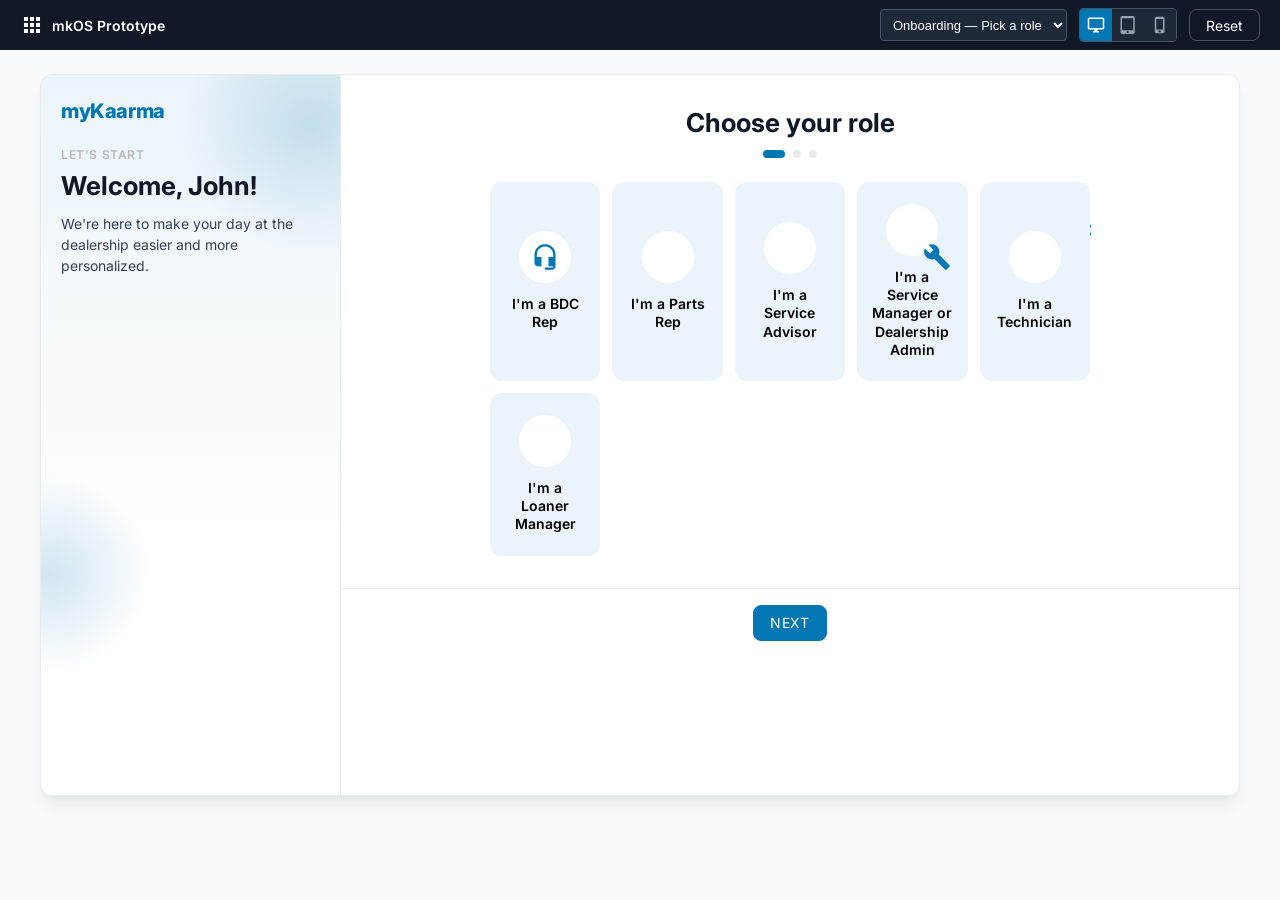
==== index.html @ dd7eb9ae "feat: add single-instance more-details slide-in drawer" ====
<!DOCTYPE html>
<html lang="en">
<head>
  <meta charset="UTF-8" />
  <meta name="viewport" content="width=device-width, initial-scale=1.0" />
  <title>mkOS — myKaarma</title>
  <link rel="stylesheet" href="https://fonts.googleapis.com/icon?family=Material+Icons" />
  <link rel="stylesheet" href="https://fonts.googleapis.com/css2?family=Inter:wght@400;500;600;700&display=swap" />
  <link rel="stylesheet" href="styles.css" />
</head>
<body>
  <div id="shell" class="light">

    <!-- Prototype-only toolbar — quick navigation for reviewing the flow, not part of the product -->
    <div class="proto-toolbar">
      <div class="proto-toolbar-brand">
        <span class="material-icons">apps</span>
        mkOS Prototype
      </div>
      <div class="proto-toolbar-controls">
        <div class="proto-jump">
          <label for="proto-jump-select" class="sr-only">Jump to screen</label>
          <select id="proto-jump-select">
            <option value="onboarding-role">Onboarding — Pick a role</option>
            <option value="dashboard">Dashboard</option>
            <option value="home">Edit Home Screen</option>
            <option value="manager">Manager / IT View</option>
          </select>
        </div>
        <div class="proto-device-toggle" role="group" aria-label="Preview device size">
          <button class="proto-device-btn active" data-device="desktop" title="Desktop"><span class="material-icons">desktop_windows</span></button>
          <button class="proto-device-btn" data-device="tablet" title="Tablet"><span class="material-icons">tablet_mac</span></button>
          <button class="proto-device-btn" data-device="mobile" title="Mobile"><span class="material-icons">phone_iphone</span></button>
        </div>
        <button class="mk-button tertiary-mk-button" id="proto-reset-btn">Reset</button>
      </div>
    </div>

    <div class="app-frame-wrap">
      <div class="app-frame" id="app-frame" data-device="desktop">
       <div class="onboarding-layout">

        <!-- Persistent branded sidebar — shown only while an onboarding screen is active -->
        <aside class="onboarding-sidebar" id="onboarding-sidebar">
          <div class="sidebar-blob sidebar-blob-1"></div>
          <div class="sidebar-blob sidebar-blob-2"></div>
          <div class="sidebar-content">
            <div class="mk-logo">myKaarma</div>
            <div class="sidebar-eyebrow">Let's Start</div>
            <h2 class="sidebar-welcome">Welcome, John!</h2>
            <p class="sidebar-sub myk-body2">We're here to make your day at the dealership easier and more personalized.</p>
          </div>
        </aside>

        <div class="onboarding-stage" id="onboarding-stage">

        <!-- ===================== ONBOARDING — ROLE SELECT ===================== -->
        <section class="screen" id="screen-onboarding-role" data-screen>
          <div class="onboarding-center">
            <h1 class="onboarding-h1">Choose your role</h1>
            <div class="progress-dots" data-progress-dots>
              <span class="dot" data-step="0"></span>
              <span class="dot" data-step="1"></span>
              <span class="dot" data-step="2"></span>
            </div>

            <div class="role-grid" id="role-grid"></div>
          </div>
          <div class="onboarding-actions onboarding-actions--center">
            <button class="mk-button primary-mk-button" id="role-next-btn" disabled>Next</button>
          </div>
        </section>

        <!-- ===================== ONBOARDING — CHOOSE PATH ===================== -->
        <section class="screen" id="screen-onboarding-path" data-screen hidden>
          <div class="onboarding-center">
            <div class="onboarding-eyebrow myk-subtitle1" id="path-role-label"></div>
            <h1 class="onboarding-h1">How do you want to start?</h1>
            <div class="progress-dots" data-progress-dots>
              <span class="dot" data-step="0"></span>
              <span class="dot" data-step="1"></span>
              <span class="dot" data-step="2"></span>
            </div>
            <p class="onboarding-sub myk-body2">Pick a starting point — you can reorder, resize, and add or remove widgets anytime from your Dashboard.</p>

            <div class="path-choice-grid">
              <button class="path-card" id="path-myk-recommended-card">
                <div class="path-card-thumb" id="path-myk-recommended-thumb"></div>
                <span class="material-icons path-card-icon">auto_awesome</span>
                <div class="path-card-title">myKaarma Recommended</div>
                <div class="path-card-sub myk-body2">Pre-built by myKaarma for this role.</div>
              </button>
              <button class="path-card" id="path-dealer-recommended-card">
                <div class="path-card-thumb" id="path-dealer-recommended-thumb"></div>
                <span class="material-icons path-card-icon">store</span>
                <div class="path-card-title">Dealer Recommended</div>
                <div class="path-card-sub myk-body2">Your dealership's default for this role.</div>
              </button>
            </div>

            <button class="path-scratch-link" id="path-scratch-card">Or start from scratch</button>
          </div>
          <div class="onboarding-actions onboarding-actions--center">
            <button class="mk-button tertiary-mk-button" data-back-to="onboarding-role">‹ Back</button>
          </div>
        </section>

        <!-- ===================== ONBOARDING — SCRATCH BUILDER ===================== -->
        <section class="screen" id="screen-onboarding-scratch" data-screen hidden>
          <div class="scratch-layout">
            <h1 class="onboarding-h1">Build your home screen</h1>
            <div class="progress-dots" data-progress-dots>
              <span class="dot" data-step="0"></span>
              <span class="dot" data-step="1"></span>
              <span class="dot" data-step="2"></span>
            </div>

            <div class="ai-prompt-card">
              <div class="ai-prompt-label">
                <span class="material-icons">auto_awesome</span>
                Tell mkOS what you want to do
              </div>
              <div class="ai-prompt-row">
                <input type="text" id="ai-prompt-input" placeholder="e.g. &quot;I schedule appointments and text customers about their car&quot;" />
                <button class="mk-button primary-mk-button" id="ai-prompt-btn">Suggest apps</button>
              </div>
              <div class="ai-prompt-result" id="ai-prompt-result" hidden></div>
            </div>

            <div class="myk-subtitle1 selected-tiles-heading">Your apps</div>
            <div id="scratch-selected-tiles"></div>

            <div class="myk-subtitle1">Or browse the app marketplace</div>
            <div id="scratch-marketplace"></div>
          </div>
          <div class="onboarding-actions onboarding-actions--center">
            <button class="mk-button tertiary-mk-button" data-back-to="onboarding-path">‹ Back</button>
            <button class="mk-button primary-mk-button" id="scratch-continue-btn">Next ›</button>
          </div>
        </section>

        <!-- ===================== EDIT HOME SCREEN (always editable) ===================== -->
        <section class="screen" id="screen-home" data-screen hidden>
          <div class="home-topbar">
            <div class="home-topbar-role">
              <span class="material-icons" id="home-role-icon">support_agent</span>
              <div>
                <div class="home-role-name" id="home-role-name">Service Advisor</div>
                <div class="home-role-sub myk-body2">Edit home screen — remove apps with the ✕, or add more below. Reorder and resize anytime from your Dashboard.</div>
              </div>
            </div>
            <div class="home-topbar-actions">
              <button class="mk-button primary-mk-button" id="home-to-dashboard-btn">
                <span class="material-icons">check</span> Done
              </button>
            </div>
          </div>

          <div class="lock-notice-banner" id="lock-notice-banner" hidden>
            <span class="material-icons">lock</span>
            <span id="lock-notice-text"></span>
            <button class="mk-button tertiary-mk-button" id="lock-notice-dismiss-btn">Got it</button>
          </div>

          <div class="home-grid" id="home-grid"></div>

          <div class="home-add-catalog">
            <div class="myk-subtitle1">Add a Widget</div>
            <div id="home-marketplace"></div>
          </div>
        </section>

        <!-- ===================== DASHBOARD (the real landing screen) ===================== -->
        <section class="screen" id="screen-dashboard" data-screen hidden>
          <div class="dash-shell">
            <nav class="dash-nav-rail" id="dash-nav-rail" data-mode="expanded">
              <div class="dash-nav-rail-list" id="dash-nav-rail-list"></div>
              <div class="dash-nav-rail-footer">
                <button class="dash-nav-rail-edit-btn" id="dash-nav-rail-edit-btn" title="Edit products">
                  <span class="material-icons">edit</span><span class="dash-nav-rail-label">Edit</span>
                </button>
                <div class="dash-nav-mode-toggle" id="dash-nav-mode-toggle" role="group" aria-label="Nav rail mode">
                  <button class="dash-nav-mode-btn" data-mode="collapsed" title="Keep collapsed"><span class="material-icons">menu_open</span></button>
                  <button class="dash-nav-mode-btn" data-mode="expanded" title="Keep expanded"><span class="material-icons">view_sidebar</span></button>
                  <button class="dash-nav-mode-btn" data-mode="hover" title="Expand on hover"><span class="material-icons">swipe</span></button>
                </div>
              </div>
            </nav>

            <div class="dash-main">
              <div class="home-topbar">
                <div class="home-topbar-role">
                  <span class="material-icons" id="dashboard-role-icon">support_agent</span>
                  <div>
                    <div class="home-role-name" id="dashboard-role-name">Service Advisor</div>
                    <div class="home-role-sub myk-body2">Your dashboard</div>
                  </div>
                </div>

                <div class="dash-search">
                  <span class="material-icons">search</span>
                  <input type="text" id="dashboard-search-input" placeholder="Search customers, ROs, or apps…" autocomplete="off" />
                  <div class="dash-search-results" id="dashboard-search-results" hidden></div>
                </div>

                <div class="home-topbar-actions">
                  <div class="notif-bell-wrap">
                    <button class="notif-bell-btn" id="dashboard-bell-btn" title="Notifications">
                      <span class="material-icons">notifications</span>
                      <span class="notif-badge" id="dashboard-bell-badge" hidden>0</span>
                    </button>
                    <div class="notif-panel" id="dashboard-notif-panel" hidden>
                      <div class="notif-panel-header">
                        <div class="myk-subtitle1">Notifications</div>
                      </div>
                      <div class="notif-filter-row" id="dashboard-notif-filter"></div>
                      <div class="notif-list" id="dashboard-notif-list"></div>
                    </div>
                  </div>
                  <button class="mk-button tertiary-mk-button" id="dashboard-manage-views-btn" hidden>
                    <span class="material-icons">admin_panel_settings</span> Manage Dealership Views
                  </button>
                </div>
              </div>

              <div class="dash-tab-strip" id="dashboard-tab-strip"></div>
              <div class="dash-tab-content" id="dashboard-tab-content"></div>
            </div>
          </div>
        </section>

        <!-- ===================== MANAGER / IT VIEW ===================== -->
        <section class="screen" id="screen-manager" data-screen hidden>
          <div class="manager-header">
            <button class="back-link" data-back-to="home"><span class="material-icons">arrow_back</span> Back to home screen</button>
            <div>
              <h1 class="onboarding-h1" style="text-align:left">Manage dealership views</h1>
              <p class="onboarding-sub myk-body2" style="text-align:left;margin:0">
                Set a default view per role, and decide whether users can customize it themselves.
              </p>
            </div>
          </div>

          <div class="manager-role-list" id="manager-role-list"></div>
        </section>

        <!-- ===================== MANAGER — EDIT ROLE VIEW ===================== -->
        <section class="screen" id="screen-manager-edit" data-screen hidden>
          <div class="scratch-layout">
            <button class="back-link" data-back-to="manager"><span class="material-icons">arrow_back</span> Back to Manage dealership views</button>
            <h1 class="onboarding-h1" id="manager-edit-heading">Edit view</h1>

            <div class="myk-subtitle1 selected-tiles-heading">Apps in this view</div>
            <div id="manager-edit-selected-tiles"></div>

            <div class="myk-subtitle1">Or browse the app marketplace</div>
            <div id="manager-edit-marketplace"></div>

            <div class="scratch-footer">
              <button class="mk-button primary-mk-button" id="manager-edit-save-btn">Save view</button>
            </div>
          </div>
        </section>

        </div>
       </div>

       <!-- ===================== MORE DETAILS DRAWER ===================== -->
       <div class="details-drawer-overlay" id="details-drawer-overlay" hidden>
         <aside class="details-drawer" id="details-drawer">
           <div class="details-drawer-header">
             <div class="myk-subtitle1" id="details-drawer-title"></div>
             <button class="details-drawer-close-btn" id="details-drawer-close-btn"><span class="material-icons">close</span></button>
           </div>
           <div class="details-drawer-body" id="details-drawer-body"></div>
         </aside>
       </div>

       <!-- ===================== CREATE YOUR OWN APP (modal) ===================== -->
       <div class="create-app-overlay" id="create-app-overlay" hidden aria-modal="true" role="dialog" aria-label="Create Your Own App">
         <div class="create-app-dialog">
           <div class="create-app-header">
             <h2 class="myk-h6">Create Your Own App</h2>
           </div>
           <div class="create-app-body">
             <label class="create-app-field">
               <span class="myk-subtitle1">App name</span>
               <input type="text" id="create-app-name" placeholder="e.g. Loaner Car Tracker" />
             </label>
             <label class="create-app-field">
               <span class="myk-subtitle1">Category</span>
               <select id="create-app-category"></select>
             </label>
             <div class="create-app-field">
               <span class="myk-subtitle1">Connect a data source</span>
               <div class="create-app-endpoints" id="create-app-endpoints"></div>
             </div>
           </div>
           <div class="create-app-footer">
             <button class="mk-button tertiary-mk-button" id="create-app-cancel-btn">Cancel</button>
             <button class="mk-button primary-mk-button" id="create-app-submit-btn">Create App</button>
           </div>
         </div>
       </div>
      </div>
    </div>

  </div>
  <script src="app.js"></script>
</body>
</html>
---- styles.css ----
/* ============================================================
   RESET
   ============================================================ */
*,
*::before,
*::after {
  box-sizing: border-box;
  margin: 0;
  padding: 0;
}

/* Components like .mk-button set their own `display` with enough specificity to beat
   the browser's default [hidden] rule — this keeps the hidden attribute authoritative
   everywhere, so role-gated buttons (e.g. Manage Dealership Views) actually hide. */
#shell.light [hidden] { display: none !important; }

/* ============================================================
   DESIGN TOKENS — scoped to #shell.light (carried over from the
   myKaarma order-status prototype for visual consistency)
   ============================================================ */
#shell.light {
  --brand: #0377B3;
  --brand-hover: #025d8c;
  --brand-light: #EBF4FA;
  --bg-page: #F9FAFB;
  --bg-surface: #FFFFFF;
  --bg-card: #FFFFFF;
  --border: #E9EAEB;
  --text-primary: #101828;
  --text-secondary: #344054;
  --text-muted: #B8B8B8;
  --row-hover: #F0F6FB;
  --chip-active-bg: #D3E4F1;
  --chip-bg: #F2F4F7;
  --shadow-sm: 0 1px 2px rgba(16, 24, 40, .05);
  --shadow-md: 0 4px 8px -2px rgba(16, 24, 40, .10), 0 2px 4px -2px rgba(16, 24, 40, .06);
  --shadow-lg: 0 12px 16px -4px rgba(16, 24, 40, .08), 0 4px 6px -2px rgba(16, 24, 40, .03);
  --radius-sm: 4px;
  --radius-md: 8px;
  --radius-lg: 10px;
  --radius-xl: 12px;
  --space-1: 4px;
  --space-2: 8px;
  --space-3: 12px;
  --space-4: 16px;
  --space-5: 20px;
  --space-6: 24px;
  --space-8: 32px;
  font-family: 'Inter', -apple-system, BlinkMacSystemFont, 'Segoe UI', sans-serif;
  color: var(--text-primary);
  background: var(--bg-page);
  min-height: 100vh;
}

/* ============================================================
   TYPOGRAPHY
   ============================================================ */
#shell.light .myk-h6 { font-size: 16px; font-weight: 600; line-height: 1.4; }
#shell.light .myk-subtitle1 { font-size: 14px; font-weight: 600; line-height: 1.4; }
#shell.light .myk-body2 { font-size: 14px; font-weight: 400; line-height: 1.5; color: var(--text-secondary); }

.sr-only {
  position: absolute;
  width: 1px; height: 1px;
  padding: 0; margin: -1px;
  overflow: hidden;
  clip: rect(0, 0, 0, 0);
  white-space: nowrap;
  border: 0;
}

/* ============================================================
   BUTTONS (myKaarma component library — carried over as-is)
   ============================================================ */
#shell.light .mk-button {
  box-sizing: border-box !important;
  font-size: 0.875rem !important;
  height: 2.25rem !important;
  padding: 0 var(--space-4) !important;
  cursor: pointer !important;
  border: none !important;
  outline: none !important;
  width: max-content !important;
  border-radius: 0.5rem !important;
  letter-spacing: 0.8px;
  display: flex;
  align-items: center;
  gap: var(--space-2);
  text-transform: uppercase;
  font-weight: normal;
  font-family: inherit;
  user-select: none;
  white-space: nowrap;
  transition: background-color .15s, border-color .15s, color .15s;
}

#shell.light .mk-button .material-icons {
  font-size: 1.1rem;
  flex-shrink: 0;
}

#shell.light .primary-mk-button {
  background-color: var(--brand) !important;
  border: 1px solid var(--brand) !important;
  color: #fff !important;
}

#shell.light .primary-mk-button:hover {
  background-color: var(--brand-hover) !important;
  border: 1px solid var(--brand-hover) !important;
  color: #fff !important;
}

#shell.light .tertiary-mk-button {
  background-color: #fff !important;
  border: 1px solid var(--brand) !important;
  color: var(--text-primary) !important;
}

#shell.light .tertiary-mk-button:hover {
  background-color: var(--row-hover) !important;
}

#shell.light .functional-mk-button {
  background-color: #fff !important;
  border: 1px solid #dadada !important;
  color: var(--text-primary) !important;
}

#shell.light .functional-mk-button:hover {
  background-color: var(--row-hover) !important;
}

/* ============================================================
   PROTOTYPE TOOLBAR — demo-only chrome, not part of the product
   ============================================================ */
#shell.light .proto-toolbar {
  position: sticky;
  top: 0;
  z-index: 50;
  display: flex;
  align-items: center;
  justify-content: space-between;
  padding: var(--space-2) var(--space-5);
  background: #101828;
  color: #fff;
}

#shell.light .proto-toolbar-brand {
  display: flex;
  align-items: center;
  gap: var(--space-2);
  font-weight: 600;
  font-size: 14px;
}

#shell.light .proto-toolbar-controls {
  display: flex;
  align-items: center;
  gap: var(--space-3);
}

#shell.light .proto-jump select {
  height: 32px;
  border-radius: var(--radius-sm);
  border: 1px solid #475467;
  background: #1D2939;
  color: #fff;
  padding: 0 var(--space-2);
  font-size: 13px;
}

#shell.light .proto-device-toggle {
  display: flex;
  border: 1px solid #475467;
  border-radius: var(--radius-sm);
  overflow: hidden;
}

#shell.light .proto-device-btn {
  display: flex;
  align-items: center;
  justify-content: center;
  width: 32px;
  height: 32px;
  border: none;
  background: #1D2939;
  color: #98A2B3;
  cursor: pointer;
}

#shell.light .proto-device-btn:hover { color: #fff; }
#shell.light .proto-device-btn.active { background: var(--brand); color: #fff; }
#shell.light .proto-device-btn .material-icons { font-size: 18px; }

#shell.light .proto-toolbar .tertiary-mk-button {
  background: transparent !important;
  border: 1px solid #475467 !important;
  color: #fff !important;
  height: 32px !important;
  text-transform: none;
  letter-spacing: normal;
}

/* ============================================================
   APP FRAME — the simulated device viewport
   ============================================================ */
#shell.light .app-frame-wrap {
  display: flex;
  justify-content: center;
  padding: var(--space-6) var(--space-4);
}

#shell.light .app-frame {
  position: relative;
  width: 100%;
  max-width: 1200px;
  background: var(--bg-surface);
  border-radius: var(--radius-xl);
  box-shadow: var(--shadow-lg);
  border: 1px solid var(--border);
  min-height: 720px;
  overflow: hidden;
  transition: max-width .2s ease;
  /* Layout-level container query context — lets the sidebar collapse based on
     the simulated device-frame's actual width, not the browser viewport. */
  container-type: inline-size;
  container-name: appframe;
}

#shell.light .app-frame[data-device="tablet"] { max-width: 768px; }
#shell.light .app-frame[data-device="mobile"] { max-width: 390px; }

.screen[hidden] { display: none !important; }

/* ============================================================
   ONBOARDING — SPLIT LAYOUT (branded sidebar + stage)
   ============================================================ */
#shell.light .onboarding-layout {
  display: flex;
  min-height: 720px;
}

#shell.light .onboarding-sidebar {
  position: relative;
  width: 300px;
  flex-shrink: 0;
  display: flex;
  flex-direction: column;
  justify-content: space-between;
  padding: var(--space-6) var(--space-5);
  overflow: hidden;
  background: linear-gradient(180deg, var(--brand-light) 0%, #FFFFFF 70%);
  border-right: 1px solid var(--border);
}

#shell.light .onboarding-sidebar[hidden] { display: none; }

#shell.light .sidebar-blob {
  position: absolute;
  border-radius: 50%;
  background: radial-gradient(circle, rgba(3, 119, 179, .18), rgba(3, 119, 179, 0) 70%);
  pointer-events: none;
}

#shell.light .sidebar-blob-1 { width: 260px; height: 260px; top: -80px; right: -100px; }
#shell.light .sidebar-blob-2 { width: 200px; height: 200px; bottom: 120px; left: -90px; }

#shell.light .sidebar-content { position: relative; z-index: 1; }

#shell.light .mk-logo {
  font-size: 20px;
  font-weight: 800;
  letter-spacing: -0.4px;
  color: var(--brand);
  margin-bottom: var(--space-6);
}

#shell.light .sidebar-eyebrow {
  font-size: 12px;
  font-weight: 600;
  text-transform: uppercase;
  letter-spacing: 0.6px;
  color: var(--text-muted);
}

#shell.light .sidebar-welcome {
  font-size: 26px;
  font-weight: 700;
  margin: var(--space-2) 0 var(--space-3);
}

#shell.light .sidebar-sub { margin: 0; }

/* Container query context — role grid responds to this stage's actual
   rendered width (device-frame size), not the browser viewport. */
#shell.light .onboarding-stage {
  flex: 1;
  min-width: 0;
  display: flex;
  flex-direction: column;
  container-type: inline-size;
  container-name: frame;
}

/* Tablet/mobile device-frame widths: the sidebar collapses from a left column
   into a compact top banner so the stage keeps full width to work with. */
@container appframe (max-width: 820px) {
  #shell.light .onboarding-layout { flex-direction: column; min-height: 0; }
  #shell.light .onboarding-sidebar {
    width: 100%;
    flex-direction: row;
    align-items: center;
    justify-content: space-between;
    gap: var(--space-4);
    padding: var(--space-4) var(--space-5);
    border-right: none;
    border-bottom: 1px solid var(--border);
  }
  #shell.light .sidebar-blob { display: none; }
  #shell.light .sidebar-content { display: flex; align-items: center; gap: var(--space-3); }
  #shell.light .mk-logo { margin-bottom: 0; }
  #shell.light .sidebar-eyebrow { display: none; }
  #shell.light .sidebar-welcome { font-size: 16px; margin: 0; }
  #shell.light .sidebar-sub { display: none; }
}

/* ============================================================
   ONBOARDING — SHARED
   ============================================================ */
#shell.light .onboarding-center {
  max-width: 640px;
  margin: 0 auto;
  padding: var(--space-6) var(--space-5);
  text-align: center;
}

#shell.light .onboarding-eyebrow {
  color: var(--brand);
  text-transform: uppercase;
  letter-spacing: 0.6px;
  font-size: 12px;
}

/* Bottom action bar shared by onboarding screens. */
#shell.light .onboarding-actions {
  margin-top: auto;
  display: flex;
  gap: var(--space-3);
  padding: var(--space-4) var(--space-6);
  border-top: 1px solid var(--border);
}

#shell.light .onboarding-actions--center { justify-content: center; }

#shell.light .onboarding-h1 {
  font-size: 26px;
  font-weight: 700;
  margin: var(--space-2) 0 var(--space-3);
  text-align: center;
}

#shell.light .onboarding-sub {
  margin-bottom: var(--space-6);
}

#shell.light .back-link {
  display: inline-flex;
  align-items: center;
  gap: var(--space-1);
  background: none;
  border: none;
  color: var(--text-secondary);
  cursor: pointer;
  font-size: 13px;
  margin-bottom: var(--space-4);
}

#shell.light .back-link:hover { color: var(--brand); }
#shell.light .back-link .material-icons { font-size: 16px; }

/* Step progress indicator */
#shell.light .progress-dots {
  display: flex;
  justify-content: center;
  gap: var(--space-2);
  margin-bottom: var(--space-6);
}

#shell.light .progress-dots .dot {
  width: 8px;
  height: 8px;
  border-radius: 50%;
  background: var(--border);
  transition: background .15s, width .15s;
}

#shell.light .progress-dots .dot.active {
  width: 22px;
  border-radius: 4px;
  background: var(--brand);
}

/* ============================================================
   ONBOARDING — ROLE SELECT
   ============================================================ */
#shell.light .role-grid {
  display: grid;
  grid-template-columns: repeat(5, 1fr);
  gap: var(--space-3);
  margin-bottom: var(--space-2);
}

@container frame (max-width: 820px) {
  #shell.light .role-grid { grid-template-columns: repeat(3, 1fr); }
}

@container frame (max-width: 420px) {
  #shell.light .role-grid { grid-template-columns: repeat(2, 1fr); }
}

#shell.light .role-card {
  display: flex;
  flex-direction: column;
  align-items: center;
  justify-content: center;
  gap: var(--space-3);
  width: 100%;
  padding: var(--space-5) var(--space-3);
  border: 2px solid transparent;
  border-radius: var(--radius-xl);
  background: var(--brand-light);
  cursor: pointer;
  font-family: inherit;
  text-align: center;
  transition: border-color .15s, box-shadow .15s, transform .1s, background .15s;
}

#shell.light .role-card:hover {
  box-shadow: var(--shadow-md);
  transform: translateY(-2px);
}

#shell.light .role-card.selected {
  border-color: var(--brand);
  background: #FFFFFF;
  box-shadow: var(--shadow-md);
}

#shell.light .role-card .material-icons {
  font-size: 28px;
  width: 52px;
  height: 52px;
  display: flex;
  align-items: center;
  justify-content: center;
  border-radius: 50%;
  background: #FFFFFF;
  color: var(--brand);
}

#shell.light .role-card.selected .material-icons {
  background: var(--brand);
  color: #fff;
}

#shell.light .role-card-name { font-weight: 600; font-size: 14px; line-height: 1.3; }

/* ============================================================
   ONBOARDING — PATH CHOICE
   ============================================================ */
#shell.light .path-choice-grid {
  display: grid;
  grid-template-columns: 1fr 1fr;
  gap: var(--space-4);
  text-align: left;
}

#shell.light .path-card {
  display: flex;
  flex-direction: column;
  align-items: flex-start;
  gap: var(--space-2);
  padding: var(--space-5);
  border: 1px solid var(--border);
  border-radius: var(--radius-lg);
  background: var(--bg-surface);
  cursor: pointer;
  transition: border-color .15s, box-shadow .15s;
}

#shell.light .path-card:hover {
  border-color: var(--brand);
  box-shadow: var(--shadow-md);
}

#shell.light .path-card-icon { font-size: 26px; color: var(--brand); }
#shell.light .path-card-title { font-weight: 600; font-size: 15px; }
#shell.light .path-card-sub { margin: 0; }

/* Schematic layout preview — a mini grid of icon "blocks" standing in for a real
   layout mockup, per Animesh's feedback (closer-to-real-thing is a future pass). */
#shell.light .path-card-thumb {
  display: grid;
  grid-template-columns: repeat(3, 1fr);
  gap: 4px;
  width: 100%;
  aspect-ratio: 16 / 9;
  padding: var(--space-2);
  background: var(--chip-bg);
  border-radius: var(--radius-md);
}

#shell.light .path-thumb-block {
  display: flex;
  align-items: center;
  justify-content: center;
  background: var(--bg-surface);
  border: 1px solid var(--brand-light);
  border-radius: 4px;
  color: var(--brand);
  font-size: 16px;
}

#shell.light .path-scratch-link {
  display: block;
  margin: var(--space-4) auto 0;
  background: none;
  border: none;
  color: var(--text-muted);
  font-size: 13px;
  text-decoration: underline;
  cursor: pointer;
}

#shell.light .path-scratch-link:hover { color: var(--text-secondary); }

@container frame (max-width: 640px) {
  #shell.light .path-choice-grid { grid-template-columns: 1fr; }
}

/* ============================================================
   ONBOARDING — SCRATCH BUILDER / SHARED CATALOG LAYOUT
   (also used by the Manager "edit role view" screen)
   ============================================================ */
#shell.light .scratch-layout {
  max-width: 880px;
  margin: 0 auto;
  padding: var(--space-6) var(--space-5) var(--space-8);
}

#shell.light .ai-prompt-card {
  border: 1px solid var(--brand-light);
  background: var(--brand-light);
  border-radius: var(--radius-lg);
  padding: var(--space-4);
  margin-bottom: var(--space-6);
}

#shell.light .ai-prompt-label {
  display: flex;
  align-items: center;
  gap: var(--space-2);
  font-weight: 600;
  font-size: 14px;
  color: var(--brand);
  margin-bottom: var(--space-3);
}

#shell.light .ai-prompt-row {
  display: flex;
  gap: var(--space-2);
}

#shell.light .ai-prompt-row input {
  flex: 1;
  height: 40px;
  border: 1px solid var(--border);
  border-radius: var(--radius-md);
  padding: 0 var(--space-3);
  font-size: 14px;
  font-family: inherit;
}

#shell.light .ai-prompt-result {
  margin-top: var(--space-4);
  padding-top: var(--space-4);
  border-top: 1px solid #D3E4F1;
  font-size: 13px;
  color: var(--text-secondary);
}

#shell.light .ai-prompt-result strong { color: var(--text-primary); }

#shell.light .selected-tiles-heading { margin-bottom: var(--space-3); }

#shell.light .selected-tiles-empty {
  color: var(--text-muted);
  margin-bottom: var(--space-5);
}

#shell.light .app-tile-row {
  display: flex;
  flex-wrap: wrap;
  gap: var(--space-3);
  margin-bottom: var(--space-5);
}

#shell.light .app-tile-row .app-tile {
  width: 150px;
  flex-shrink: 0;
}

#shell.light .scratch-footer {
  display: flex;
  justify-content: flex-end;
}

/* ============================================================
   APP MARKETPLACE
   ============================================================ */
#shell.light .market-toolbar {
  display: flex;
  flex-wrap: wrap;
  gap: var(--space-2);
  margin-bottom: var(--space-3);
}

#shell.light .market-search {
  display: flex;
  align-items: center;
  gap: var(--space-2);
  flex: 1;
  min-width: 200px;
  padding: 0 var(--space-3);
  border: 1px solid var(--border);
  border-radius: var(--radius-md);
  background: var(--bg-surface);
}

#shell.light .market-search .material-icons { color: var(--text-muted); font-size: 18px; }

#shell.light .market-search-input {
  flex: 1;
  height: 36px;
  border: none;
  outline: none;
  font-size: 14px;
  font-family: inherit;
}

#shell.light .market-filter-select {
  height: 36px;
  padding: 0 var(--space-2);
  border: 1px solid var(--border);
  border-radius: var(--radius-md);
  background: var(--bg-surface);
  font-size: 13px;
  color: var(--text-secondary);
}

#shell.light .market-count {
  margin-bottom: var(--space-3);
}

#shell.light .market-grid {
  display: grid;
  grid-template-columns: repeat(auto-fill, minmax(240px, 1fr));
  gap: var(--space-4);
  margin-bottom: var(--space-6);
}

#shell.light .market-card {
  position: relative;
  display: flex;
  flex-direction: column;
  padding: var(--space-4);
  border: 1px solid var(--border);
  border-radius: var(--radius-lg);
  background: var(--bg-surface);
  text-align: left;
}

#shell.light .market-card--create {
  align-items: center;
  justify-content: center;
  text-align: center;
  gap: var(--space-2);
  border-style: dashed;
  cursor: pointer;
  color: var(--text-secondary);
  font-family: inherit;
}

#shell.light .market-card--create .material-icons { font-size: 30px; color: var(--brand); }
#shell.light .market-card--create:hover { border-color: var(--brand); background: var(--brand-light); }

#shell.light .market-badge {
  position: absolute;
  top: var(--space-3);
  right: var(--space-3);
  font-size: 10px;
  font-weight: 700;
  text-transform: uppercase;
  letter-spacing: 0.4px;
  padding: 3px 8px;
  border-radius: 10px;
  color: #fff;
}

#shell.light .market-badge--bestseller { background: #027A48; }
#shell.light .market-badge--spotlight { background: #6941C6; }

#shell.light .market-card-icon {
  display: flex; align-items: center; justify-content: center;
  width: 40px; height: 40px;
  border-radius: var(--radius-md);
  background: var(--brand-light);
  color: var(--brand);
  font-size: 20px;
  margin-bottom: var(--space-3);
}

#shell.light .market-card-name { font-weight: 700; font-size: 15px; margin-bottom: 2px; }
#shell.light .market-card-by { font-size: 12px; color: var(--text-muted); margin-bottom: var(--space-2); }
#shell.light .market-card-desc { font-size: 13px; color: var(--text-secondary); flex: 1; margin-bottom: var(--space-3); }

#shell.light .market-card-footer {
  display: flex;
  align-items: center;
  justify-content: space-between;
  gap: var(--space-2);
}

#shell.light .market-card-cat {
  font-size: 11px;
  padding: 2px 8px;
  border-radius: 10px;
  background: var(--chip-bg);
  color: var(--text-secondary);
}

#shell.light .market-action-btn { flex-shrink: 0; }

/* ============================================================
   HOME SCREEN
   ============================================================ */
#shell.light #screen-home,
#shell.light #screen-dashboard {
  display: flex;
  flex-direction: column;
  min-height: 100%;
}

#shell.light .home-topbar {
  display: flex;
  align-items: center;
  justify-content: space-between;
  padding: var(--space-4) var(--space-5);
  border-bottom: 1px solid var(--border);
}

#shell.light .home-topbar-role {
  display: flex;
  align-items: center;
  gap: var(--space-3);
}

#shell.light .home-topbar-role > .material-icons {
  width: 40px; height: 40px;
  display: flex; align-items: center; justify-content: center;
  border-radius: 50%;
  background: var(--brand-light);
  color: var(--brand);
  font-size: 22px;
}

#shell.light .home-role-name { font-weight: 700; font-size: 16px; }
#shell.light .home-role-sub { margin: 0; }

#shell.light .home-topbar-actions {
  display: flex;
  gap: var(--space-2);
}

#shell.light .lock-notice-banner {
  display: flex;
  align-items: center;
  gap: var(--space-3);
  margin: var(--space-4) var(--space-5) 0;
  padding: var(--space-3) var(--space-4);
  border: 1px solid #FEC84B;
  border-radius: var(--radius-md);
  background: #FFFAEB;
  color: #B54708;
  font-size: 13px;
}

#shell.light .lock-notice-banner .material-icons { font-size: 18px; }
#shell.light .lock-notice-banner span:not(.material-icons) { flex: 1; }

#shell.light .home-grid {
  display: grid;
  grid-template-columns: repeat(auto-fill, minmax(180px, 1fr));
  gap: var(--space-4);
  padding: var(--space-5);
}

#shell.light .app-tile {
  position: relative;
  display: flex;
  flex-direction: column;
  align-items: flex-start;
  gap: var(--space-3);
  padding: var(--space-4);
  border: 1px solid var(--border);
  border-radius: var(--radius-lg);
  background: var(--bg-surface);
  box-shadow: var(--shadow-sm);
  cursor: pointer;
  transition: box-shadow .15s, transform .1s;
}

#shell.light .app-tile:hover {
  box-shadow: var(--shadow-md);
  transform: translateY(-1px);
}

#shell.light .app-tile-icon {
  display: flex; align-items: center; justify-content: center;
  width: 44px; height: 44px;
  border-radius: var(--radius-md);
  background: var(--brand-light);
  color: var(--brand);
  font-size: 22px;
}

#shell.light .app-tile-name { font-weight: 600; font-size: 14px; }
#shell.light .app-tile-cat { font-size: 12px; color: var(--text-muted); margin-top: -6px; }

#shell.light .app-tile-remove {
  position: absolute;
  top: 8px; right: 8px;
  width: 22px; height: 22px;
  border-radius: 50%;
  border: none;
  background: #FEF3F2;
  color: #B42318;
  display: flex; align-items: center; justify-content: center;
  cursor: pointer;
}

#shell.light .app-tile-remove .material-icons { font-size: 14px; }

#shell.light .home-add-catalog {
  padding: var(--space-5) var(--space-5) var(--space-6);
  border-top: 1px solid var(--border);
  margin-top: var(--space-2);
}

#shell.light .home-add-catalog .myk-subtitle1 {
  margin-bottom: var(--space-3);
}

#shell.light .tab-widget-add-header {
  display: flex;
  align-items: center;
  justify-content: space-between;
}

#shell.light .tab-widget-add-header .myk-subtitle1 { margin-bottom: 0; }

/* ============================================================
   DASHBOARD — placeholder (real widget design TBD)
   ============================================================ */
#shell.light .dashboard-placeholder {
  flex: 1;
  display: flex;
  flex-direction: column;
  align-items: center;
  justify-content: center;
  text-align: center;
  gap: var(--space-2);
  padding: var(--space-8);
  color: var(--text-muted);
}

#shell.light .dashboard-placeholder .material-icons {
  font-size: 40px;
  color: var(--text-muted);
}

#shell.light .dashboard-placeholder-title {
  font-size: 18px;
  font-weight: 700;
  color: var(--text-secondary);
}

/* ============================================================
   MANAGER / IT VIEW
   ============================================================ */
#shell.light .manager-header {
  padding: var(--space-6) var(--space-5) var(--space-4);
  border-bottom: 1px solid var(--border);
}

#shell.light .manager-role-list {
  padding: var(--space-5);
  display: flex;
  flex-direction: column;
  gap: var(--space-3);
}

#shell.light .manager-role-row {
  display: flex;
  align-items: center;
  gap: var(--space-4);
  padding: var(--space-4);
  border: 1px solid var(--border);
  border-radius: var(--radius-lg);
  background: var(--bg-surface);
}

#shell.light .manager-role-row-icon {
  display: flex; align-items: center; justify-content: center;
  width: 40px; height: 40px;
  border-radius: 50%;
  background: var(--brand-light);
  color: var(--brand);
  flex-shrink: 0;
}

#shell.light .manager-role-row-body { flex: 1; min-width: 0; }
#shell.light .manager-role-row-name { font-weight: 600; font-size: 14px; }
#shell.light .manager-role-row-sub { font-size: 12px; color: var(--text-muted); margin-top: 2px; }

#shell.light .manager-role-row-actions {
  display: flex;
  align-items: center;
  gap: var(--space-4);
  flex-shrink: 0;
}

#shell.light .manager-mode-toggle {
  display: flex;
  border: 1px solid var(--border);
  border-radius: var(--radius-md);
  overflow: hidden;
  font-size: 12px;
}

#shell.light .manager-mode-btn {
  padding: 6px 10px;
  border: none;
  background: var(--bg-surface);
  color: var(--text-secondary);
  cursor: pointer;
  display: flex;
  align-items: center;
  gap: 4px;
}

#shell.light .manager-mode-btn.active {
  background: var(--brand);
  color: #fff;
  font-weight: 600;
}

#shell.light .manager-mode-btn .material-icons { font-size: 14px; }

@container frame (max-width: 640px) {
  #shell.light .manager-role-row {
    flex-direction: column;
    align-items: flex-start;
  }
  #shell.light .manager-role-row-actions {
    width: 100%;
    justify-content: space-between;
  }
}

/* ============================================================
   CREATE YOUR OWN APP (modal)
   ============================================================ */
#shell.light .create-app-overlay {
  position: absolute;
  inset: 0;
  z-index: 100;
  display: flex;
  align-items: center;
  justify-content: center;
  background: rgba(16, 24, 40, .45);
}

#shell.light .create-app-overlay[hidden] { display: none; }

#shell.light .create-app-dialog {
  width: min(440px, 90%);
  max-height: 85%;
  overflow-y: auto;
  background: var(--bg-surface);
  border-radius: var(--radius-xl);
  box-shadow: var(--shadow-lg);
}

#shell.light .create-app-header {
  padding: var(--space-5) var(--space-5) var(--space-3);
  border-bottom: 1px solid var(--border);
}

#shell.light .create-app-body {
  padding: var(--space-5);
  display: flex;
  flex-direction: column;
  gap: var(--space-4);
}

#shell.light .create-app-field {
  display: flex;
  flex-direction: column;
  gap: var(--space-2);
}

#shell.light .create-app-field input,
#shell.light .create-app-field select {
  height: 40px;
  border: 1px solid var(--border);
  border-radius: var(--radius-md);
  padding: 0 var(--space-3);
  font-size: 14px;
  font-family: inherit;
}

#shell.light .create-app-endpoints {
  display: flex;
  flex-direction: column;
  gap: var(--space-2);
}

#shell.light .create-app-endpoint {
  display: flex;
  align-items: center;
  gap: var(--space-2);
  font-size: 14px;
  color: var(--text-secondary);
  cursor: pointer;
}

#shell.light .create-app-footer {
  display: flex;
  justify-content: flex-end;
  gap: var(--space-3);
  padding: var(--space-4) var(--space-5);
  border-top: 1px solid var(--border);
}

/* ============================================================
   TOAST
   ============================================================ */
.toast {
  position: fixed;
  left: 50%;
  bottom: 32px;
  transform: translate(-50%, 16px);
  background: #101828;
  color: #fff;
  padding: var(--space-3) var(--space-5);
  border-radius: var(--radius-md);
  font-size: 14px;
  box-shadow: var(--shadow-lg);
  opacity: 0;
  pointer-events: none;
  transition: opacity .2s, transform .2s;
  z-index: 200;
}

.toast.visible {
  opacity: 1;
  transform: translate(-50%, 0);
}

/* ============================================================
   DASHBOARD — global search
   ============================================================ */
#shell.light .dash-search {
  position: relative;
  flex: 1;
  max-width: 420px;
  margin: 0 var(--space-4);
}

#shell.light .dash-search > .material-icons {
  position: absolute;
  left: var(--space-3);
  top: 50%;
  transform: translateY(-50%);
  color: var(--text-muted);
  font-size: 18px;
}

#shell.light .dash-search input {
  width: 100%;
  height: 38px;
  border: 1px solid var(--border);
  border-radius: var(--radius-md);
  padding: 0 var(--space-3) 0 40px;
  font-size: 14px;
  font-family: inherit;
}

#shell.light .dash-search-results {
  position: absolute;
  top: calc(100% + 4px);
  left: 0;
  right: 0;
  max-height: 360px;
  overflow-y: auto;
  background: var(--bg-surface);
  border: 1px solid var(--border);
  border-radius: var(--radius-md);
  box-shadow: var(--shadow-lg);
  z-index: 60;
  padding: var(--space-2);
}

#shell.light .dash-search-group-label {
  font-size: 11px;
  font-weight: 700;
  text-transform: uppercase;
  color: var(--text-muted);
  padding: var(--space-2) var(--space-2) 4px;
}

#shell.light .dash-search-result {
  display: flex;
  align-items: center;
  gap: var(--space-2);
  width: 100%;
  padding: var(--space-2);
  border: none;
  background: none;
  border-radius: var(--radius-sm);
  text-align: left;
  font-size: 14px;
  cursor: pointer;
  font-family: inherit;
}

#shell.light .dash-search-result:hover { background: var(--row-hover); }
#shell.light .dash-search-result .material-icons { font-size: 18px; color: var(--text-muted); }
#shell.light .dash-search-result-sub { margin-left: auto; font-size: 12px; color: var(--text-muted); }
#shell.light .dash-search-empty { padding: var(--space-3); color: var(--text-muted); }

/* ============================================================
   DASHBOARD — notification bell
   ============================================================ */
#shell.light .notif-bell-wrap { position: relative; }

#shell.light .notif-bell-btn {
  position: relative;
  width: 38px; height: 38px;
  display: flex; align-items: center; justify-content: center;
  border: 1px solid #dadada;
  border-radius: 50%;
  background: var(--bg-surface);
  cursor: pointer;
  color: var(--text-secondary);
}

#shell.light .notif-bell-btn:hover { background: var(--row-hover); }

#shell.light .notif-badge {
  position: absolute;
  top: -4px; right: -4px;
  min-width: 18px;
  height: 18px;
  padding: 0 4px;
  border-radius: 9px;
  background: #B42318;
  color: #fff;
  font-size: 11px;
  font-weight: 700;
  display: flex; align-items: center; justify-content: center;
}

#shell.light .notif-panel {
  position: absolute;
  top: calc(100% + 8px);
  right: 0;
  width: 360px;
  max-height: 440px;
  display: flex;
  flex-direction: column;
  background: var(--bg-surface);
  border: 1px solid var(--border);
  border-radius: var(--radius-lg);
  box-shadow: var(--shadow-lg);
  z-index: 60;
}

#shell.light .notif-panel-header {
  padding: var(--space-4) var(--space-4) var(--space-2);
}

#shell.light .notif-filter-row {
  display: flex;
  flex-wrap: wrap;
  gap: var(--space-2);
  padding: 0 var(--space-4) var(--space-3);
}

#shell.light .notif-filter-btn {
  padding: 4px 10px;
  font-size: 12px;
  border: 1px solid var(--border);
  border-radius: 12px;
  background: var(--bg-surface);
  color: var(--text-secondary);
  cursor: pointer;
}

#shell.light .notif-filter-btn.active {
  background: var(--brand);
  border-color: var(--brand);
  color: #fff;
}

#shell.light .notif-list {
  overflow-y: auto;
  border-top: 1px solid var(--border);
}

#shell.light .notif-item {
  display: flex;
  align-items: flex-start;
  gap: var(--space-3);
  padding: var(--space-3) var(--space-4);
  border-bottom: 1px solid var(--border);
  cursor: pointer;
}

#shell.light .notif-item:hover { background: var(--row-hover); }

#shell.light .notif-item--action { box-shadow: inset 3px 0 0 var(--brand); }

#shell.light .notif-item-icon { color: var(--text-muted); font-size: 20px; margin-top: 2px; }
#shell.light .notif-item-body { flex: 1; min-width: 0; }
#shell.light .notif-item-title { font-size: 13px; font-weight: 600; }
#shell.light .notif-item-detail { font-size: 12px; color: var(--text-muted); margin-top: 2px; }
#shell.light .notif-resolve-btn { flex-shrink: 0; }
#shell.light .notif-empty { padding: var(--space-5); text-align: center; color: var(--text-muted); }

/* ============================================================
   DASHBOARD — tab strip (Chrome-style)
   ============================================================ */
#shell.light .dash-tab-strip {
  display: flex;
  align-items: center;
  gap: var(--space-2);
  padding: var(--space-2) var(--space-3) 0;
  border-bottom: 1px solid var(--border);
  background: var(--bg-page);
}

#shell.light .dash-tab-list {
  display: flex;
  align-items: center;
  gap: 2px;
  overflow-x: auto;
  min-width: 0;
}

#shell.light .dash-tab {
  display: flex;
  align-items: center;
  gap: var(--space-1);
  padding: var(--space-2) var(--space-2) var(--space-2) var(--space-3);
  border-radius: var(--radius-md) var(--radius-md) 0 0;
  font-size: 13px;
  color: var(--text-secondary);
  cursor: pointer;
  flex-shrink: 0;
  max-width: 200px;
}

#shell.light .dash-tab.pinned { max-width: none; padding: var(--space-2); }

#shell.light .dash-tab.active {
  background: var(--bg-surface);
  color: var(--brand);
  font-weight: 600;
  box-shadow: inset 0 2px 0 var(--brand);
}

#shell.light .dash-tab:hover:not(.active) { background: var(--row-hover); }

#shell.light .dash-tab-type-icon { font-size: 16px; flex-shrink: 0; }

#shell.light .dash-tab-label {
  overflow: hidden;
  text-overflow: ellipsis;
  white-space: nowrap;
}

#shell.light .dash-tab-pin-btn,
#shell.light .dash-tab-close-btn {
  display: flex; align-items: center; justify-content: center;
  width: 20px; height: 20px;
  border: none;
  background: none;
  border-radius: 50%;
  color: var(--text-muted);
  cursor: pointer;
  flex-shrink: 0;
}

#shell.light .dash-tab-pin-btn:hover,
#shell.light .dash-tab-close-btn:hover { background: var(--chip-bg); color: var(--text-primary); }

#shell.light .dash-tab-pin-btn .material-icons,
#shell.light .dash-tab-close-btn .material-icons { font-size: 14px; }

#shell.light .dash-tab-pin-btn { opacity: .4; }
#shell.light .dash-tab-pin-btn.pinned { opacity: 1; color: var(--brand); }
#shell.light .dash-tab:not(.pinned):hover .dash-tab-pin-btn { opacity: 1; }

#shell.light .dash-tab-add-wrap { position: relative; display: flex; align-items: center; }
#shell.light .dash-tab-add-btn {
  border: none; background: none; color: var(--text-muted); cursor: pointer;
  padding: var(--space-1); border-radius: var(--radius-sm);
}
#shell.light .dash-tab-add-btn:hover { background: var(--row-hover); color: var(--text-primary); }
#shell.light .dash-tab-add-search {
  position: absolute; top: 100%; left: 0; z-index: 10;
  background: var(--bg-surface); border: 1px solid var(--border);
  border-radius: var(--radius-md); box-shadow: var(--shadow-lg);
  padding: var(--space-2); width: 260px;
}
#shell.light .dash-tab-add-search input {
  width: 100%; padding: var(--space-1) var(--space-2);
  border: 1px solid var(--border); border-radius: var(--radius-sm);
}
#shell.light .dash-tab-add-results { display: flex; flex-direction: column; margin-top: var(--space-1); }

/* ============================================================
   DASHBOARD — Overview widget grid (resizable: small / large)
   ============================================================ */
#shell.light .dash-tab-content { flex: 1; overflow-y: auto; }

/* ============================================================
   DASHBOARD — left product nav rail
   ============================================================ */
#shell.light .dash-shell {
  display: flex;
  height: 100%;
  overflow: hidden;
}

#shell.light .dash-nav-rail {
  position: relative;
  display: flex;
  flex-direction: column;
  justify-content: space-between;
  width: 64px;
  flex-shrink: 0;
  background: var(--bg-surface);
  border-right: 1px solid var(--border);
  transition: width 0.15s ease;
  z-index: 5;
}
#shell.light .dash-nav-rail[data-mode="expanded"] { width: 240px; }
#shell.light .dash-nav-rail[data-mode="hover"].dash-nav-rail--hover-expanded {
  position: absolute;
  top: 0; bottom: 0; left: 0;
  width: 240px;
  box-shadow: var(--shadow-lg);
}

#shell.light .dash-nav-rail-list { overflow-y: auto; padding: var(--space-2) 0; }

#shell.light .dash-nav-rail-item {
  display: flex;
  align-items: center;
  gap: var(--space-2);
  width: 100%;
  padding: var(--space-2) var(--space-3);
  border: none;
  background: none;
  cursor: pointer;
  color: var(--text-secondary);
  white-space: nowrap;
  overflow: hidden;
}
#shell.light .dash-nav-rail-item:hover { background: var(--row-hover); }
#shell.light .dash-nav-rail-item.active { background: var(--chip-bg); color: var(--brand); font-weight: 600; }
#shell.light .dash-nav-rail-item .material-icons { font-size: 22px; flex-shrink: 0; }
#shell.light .dash-nav-rail[data-mode="collapsed"]:not(.dash-nav-rail--hover-expanded) .dash-nav-rail-item-label,
#shell.light .dash-nav-rail[data-mode="hover"]:not(.dash-nav-rail--hover-expanded) .dash-nav-rail-item-label {
  display: none;
}

#shell.light .dash-nav-rail-footer {
  border-top: 1px solid var(--border);
  padding: var(--space-2);
  display: flex;
  flex-direction: column;
  gap: var(--space-2);
}
#shell.light .dash-nav-rail-edit-btn {
  display: flex;
  align-items: center;
  gap: var(--space-2);
  border: none;
  background: none;
  color: var(--text-secondary);
  cursor: pointer;
  padding: var(--space-1) var(--space-2);
  white-space: nowrap;
  overflow: hidden;
}
#shell.light .dash-nav-rail[data-mode="collapsed"]:not(.dash-nav-rail--hover-expanded) .dash-nav-rail-label,
#shell.light .dash-nav-rail[data-mode="hover"]:not(.dash-nav-rail--hover-expanded) .dash-nav-rail-label {
  display: none;
}
#shell.light .dash-nav-mode-toggle { display: flex; gap: 2px; }
#shell.light .dash-nav-mode-btn {
  flex: 1;
  border: none;
  background: none;
  color: var(--text-muted);
  padding: var(--space-1);
  cursor: pointer;
  border-radius: var(--radius-sm);
}
#shell.light .dash-nav-mode-btn.active { background: var(--chip-bg); color: var(--brand); }
#shell.light .dash-nav-mode-btn .material-icons { font-size: 18px; }

#shell.light .dash-main {
  flex: 1;
  display: flex;
  flex-direction: column;
  overflow: hidden;
  min-width: 0;
}

#shell.light .product-table-wrap { flex: 1; overflow: auto; padding: var(--space-3); }
#shell.light .product-table { width: 100%; border-collapse: collapse; }
#shell.light .product-table th {
  text-align: left;
  padding: var(--space-2) var(--space-3);
  border-bottom: 1px solid var(--border);
  color: var(--text-muted);
  font-size: 12px;
  text-transform: uppercase;
}
#shell.light .product-table td {
  padding: var(--space-2) var(--space-3);
  border-bottom: 1px solid var(--border);
}
#shell.light .product-table tr.clickable { cursor: pointer; }
#shell.light .product-table tr.clickable:hover { background: var(--row-hover); }

#shell.light .dash-widget-grid {
  display: grid;
  grid-template-columns: repeat(auto-fill, minmax(220px, 1fr));
  grid-auto-rows: minmax(120px, auto);
  gap: var(--space-4);
  padding: var(--space-5);
}

#shell.light .dash-widget {
  display: flex;
  flex-direction: column;
  padding: var(--space-4);
  border: 1px solid var(--border);
  border-radius: var(--radius-lg);
  background: var(--bg-surface);
  box-shadow: var(--shadow-sm);
  transition: box-shadow .2s, opacity .15s;
}

#shell.light .dash-widget.dragging { opacity: .4; }

#shell.light .dash-widget.drag-over {
  border-color: var(--brand);
  box-shadow: 0 0 0 2px var(--brand-light);
}

#shell.light .dash-widget--large { grid-column: span 2; grid-row: span 2; }

#shell.light .dash-widget.flash { box-shadow: 0 0 0 3px var(--brand); }

#shell.light .dash-widget-header {
  display: flex;
  align-items: center;
  gap: var(--space-2);
  margin-bottom: var(--space-3);
}

#shell.light .dash-widget-drag-handle {
  color: var(--text-muted);
  font-size: 18px;
  cursor: grab;
  flex-shrink: 0;
}

#shell.light .dash-widget-icon {
  display: flex; align-items: center; justify-content: center;
  width: 36px; height: 36px;
  border-radius: var(--radius-md);
  background: var(--brand-light);
  color: var(--brand);
  font-size: 18px;
  flex-shrink: 0;
}

#shell.light .dash-widget-name { font-weight: 600; font-size: 14px; flex: 1; }

#shell.light .dash-widget-size-btn {
  display: flex; align-items: center; justify-content: center;
  width: 26px; height: 26px;
  border: none;
  background: none;
  border-radius: 50%;
  color: var(--text-muted);
  cursor: pointer;
  flex-shrink: 0;
}

#shell.light .dash-widget-size-btn:hover { background: var(--row-hover); color: var(--text-primary); }
#shell.light .dash-widget-size-btn .material-icons { font-size: 16px; }

#shell.light .dash-widget-stat {
  font-size: 16px;
  font-weight: 700;
  color: var(--text-primary);
}

#shell.light .dash-widget-table {
  display: flex;
  flex-direction: column;
  gap: var(--space-2);
  overflow-y: auto;
}

#shell.light .dash-widget-row {
  display: flex;
  justify-content: space-between;
  gap: var(--space-3);
  font-size: 13px;
  padding-bottom: var(--space-2);
  border-bottom: 1px solid var(--border);
}

#shell.light .dash-widget-row span:first-child { color: var(--text-secondary); font-weight: 600; flex-shrink: 0; }
#shell.light .dash-widget-row span:last-child { color: var(--text-muted); text-align: right; }

@container frame (max-width: 480px) {
  #shell.light .dash-widget--large { grid-column: span 1; }
}

/* ============================================================
   DASHBOARD — Customer / RO tab content (functional placeholder)
   ============================================================ */
#shell.light .tab-widget-page { padding: var(--space-5); }

#shell.light .tab-widget-header { margin-bottom: var(--space-5); }

#shell.light .tab-widget-toggle-btn { margin-top: var(--space-2); }

#shell.light .dash-widget-remove-btn {
  display: flex; align-items: center; justify-content: center;
  width: 26px; height: 26px;
  border: none;
  background: none;
  border-radius: 50%;
  color: var(--text-muted);
  cursor: pointer;
  flex-shrink: 0;
}

#shell.light .dash-widget-remove-btn:hover { background: #FEF3F2; color: #B42318; }
#shell.light .dash-widget-remove-btn .material-icons { font-size: 16px; }

#shell.light .cust-subsection-label {
  color: var(--text-muted);
  text-transform: uppercase;
  font-size: 11px;
  font-weight: 700;
  letter-spacing: 0.4px;
  margin: var(--space-3) 0 var(--space-2);
}

#shell.light .cust-subsection-label:first-child { margin-top: 0; }

#shell.light .cust-list-row {
  display: flex;
  align-items: center;
  gap: var(--space-3);
  padding: var(--space-2) 0;
  border-bottom: 1px solid var(--border);
  font-size: 14px;
}

#shell.light .cust-list-row:last-child { border-bottom: none; }
#shell.light .cust-list-row .material-icons { color: var(--text-muted); font-size: 18px; flex-shrink: 0; }
#shell.light .cust-list-main { flex: 1; }
#shell.light .cust-list-meta { font-size: 12px; color: var(--text-muted); flex-shrink: 0; }

#shell.light .tab-ro-list {
  display: flex;
  flex-direction: column;
  gap: var(--space-2);
}

#shell.light .tab-ro-row {
  display: flex;
  align-items: center;
  gap: var(--space-3);
  padding: var(--space-3);
  border: 1px solid var(--border);
  border-radius: var(--radius-md);
  background: var(--bg-surface);
  cursor: pointer;
  text-align: left;
  font-family: inherit;
  font-size: 14px;
}

#shell.light .tab-ro-row:hover { border-color: var(--brand); }
#shell.light .tab-ro-row .material-icons { color: var(--text-muted); }
#shell.light .tab-ro-row-label { flex: 1; }
#shell.light .tab-ro-status { font-size: 12px; color: var(--text-muted); }

#shell.light .tab-customer-link {
  display: inline-flex;
  align-items: center;
  gap: var(--space-2);
  margin-top: var(--space-3);
  padding: var(--space-2) var(--space-3);
  border: 1px solid var(--border);
  border-radius: var(--radius-md);
  background: var(--bg-surface);
  cursor: pointer;
  font-family: inherit;
  font-size: 14px;
  color: var(--text-primary);
}

#shell.light .tab-customer-link:hover { border-color: var(--brand); }

/* ---- More details drawer ---- */
#shell.light .details-drawer-overlay {
  position: fixed; inset: 0; background: rgba(0,0,0,0.25);
  z-index: 50; display: flex; justify-content: flex-end;
}
#shell.light .details-drawer-overlay[hidden] { display: none; }
#shell.light .details-drawer {
  width: 360px; max-width: 90vw; height: 100%;
  background: var(--bg-surface); box-shadow: var(--shadow-lg);
  display: flex; flex-direction: column;
  animation: details-drawer-in 0.15s ease-out;
}
@keyframes details-drawer-in {
  from { transform: translateX(100%); }
  to { transform: translateX(0); }
}
#shell.light .details-drawer-header {
  display: flex; align-items: center; justify-content: space-between;
  padding: var(--space-3); border-bottom: 1px solid var(--border);
}
#shell.light .details-drawer-close-btn { border: none; background: none; cursor: pointer; color: var(--text-muted); }
#shell.light .details-drawer-body { padding: var(--space-3); overflow-y: auto; }
#shell.light .tab-more-details-btn {
  display: inline-flex; align-items: center; gap: var(--space-1);
  border: none; background: none; color: var(--brand); cursor: pointer;
  padding: var(--space-1) 0; margin-top: var(--space-1);
}
#shell.light .tab-more-details-btn .material-icons { font-size: 16px; }
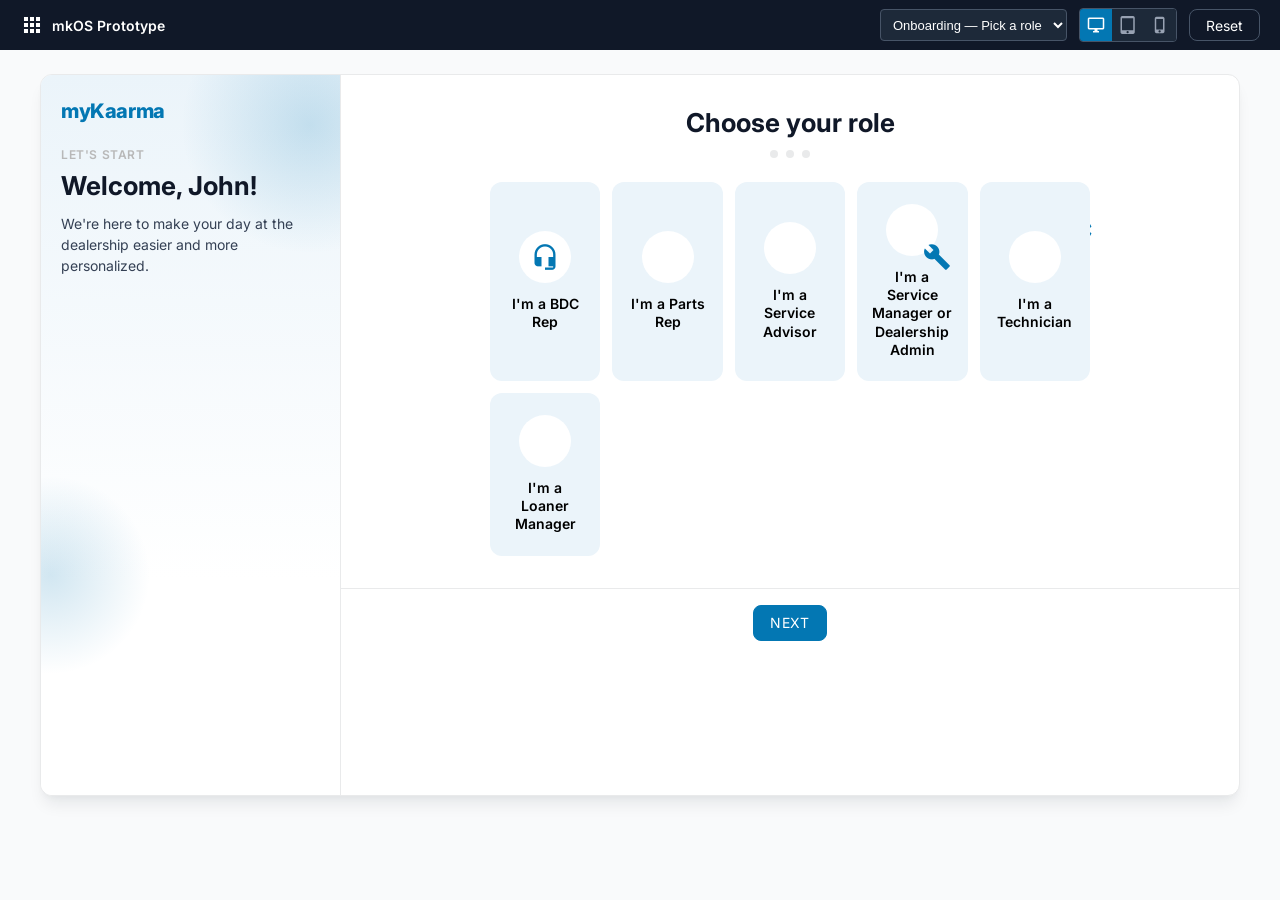
==== commit 607f69c4: "feat: add global app header markup, strip per-screen topbars" ====
--- a/index.html
+++ b/index.html
@@ -38,6 +38,56 @@
 
     <div class="app-frame-wrap">
       <div class="app-frame" id="app-frame" data-device="desktop">
+       <header class="app-header" id="app-header" hidden>
+         <div class="app-header-logo">
+           <span class="material-icons">apps</span>
+           <span class="app-header-logo-text">myKaarma</span>
+         </div>
+
+         <div class="app-header-search dash-search">
+           <span class="material-icons">search</span>
+           <input type="text" id="dashboard-search-input" placeholder="Search customers, ROs, or apps…" autocomplete="off" />
+           <div class="dash-search-results" id="dashboard-search-results" hidden></div>
+         </div>
+
+         <div class="app-header-tabs dash-tab-strip" id="dashboard-tab-strip"></div>
+
+         <div class="app-header-actions">
+           <div class="notif-bell-wrap">
+             <button class="notif-bell-btn" id="dashboard-bell-btn" title="Notifications">
+               <span class="material-icons">notifications</span>
+               <span class="notif-badge" id="dashboard-bell-badge" hidden>0</span>
+             </button>
+             <div class="notif-panel" id="dashboard-notif-panel" hidden>
+               <div class="notif-panel-header"><div class="myk-subtitle1">Notifications</div></div>
+               <div class="notif-filter-row" id="dashboard-notif-filter"></div>
+               <div class="notif-list" id="dashboard-notif-list"></div>
+             </div>
+           </div>
+
+           <button class="app-header-help-btn" id="app-header-help-btn" title="Help">
+             <span class="material-icons">help_outline</span>
+           </button>
+
+           <div class="app-header-avatar-wrap">
+             <button class="app-header-avatar-btn" id="app-header-avatar-btn" title="Account">
+               <span id="app-header-avatar-initials">JD</span>
+             </button>
+             <div class="app-header-avatar-menu" id="app-header-avatar-menu" hidden>
+               <div class="app-header-avatar-role" id="app-header-avatar-role"></div>
+               <button class="app-header-avatar-item" id="app-header-manage-views-item" hidden>
+                 <span class="material-icons">admin_panel_settings</span> Manage Dealership Views
+               </button>
+               <button class="app-header-avatar-item" id="app-header-reset-password-item">
+                 <span class="material-icons">lock_reset</span> Reset password
+               </button>
+               <button class="app-header-avatar-item" id="app-header-edit-profile-item">
+                 <span class="material-icons">person</span> Edit profile
+               </button>
+             </div>
+           </div>
+         </div>
+       </header>
        <div class="onboarding-layout">
 
         <!-- Persistent branded sidebar — shown only while an onboarding screen is active -->
@@ -141,19 +191,11 @@
 
         <!-- ===================== EDIT HOME SCREEN (always editable) ===================== -->
         <section class="screen" id="screen-home" data-screen hidden>
-          <div class="home-topbar">
-            <div class="home-topbar-role">
-              <span class="material-icons" id="home-role-icon">support_agent</span>
-              <div>
-                <div class="home-role-name" id="home-role-name">Service Advisor</div>
-                <div class="home-role-sub myk-body2">Edit home screen — remove apps with the ✕, or add more below. Reorder and resize anytime from your Dashboard.</div>
-              </div>
-            </div>
-            <div class="home-topbar-actions">
-              <button class="mk-button primary-mk-button" id="home-to-dashboard-btn">
-                <span class="material-icons">check</span> Done
-              </button>
-            </div>
+          <div class="home-content-header">
+            <div class="home-role-sub myk-body2">Edit your products — remove with the ✕, or add more below.</div>
+            <button class="mk-button primary-mk-button" id="home-to-dashboard-btn">
+              <span class="material-icons">check</span> Done
+            </button>
           </div>
 
           <div class="lock-notice-banner" id="lock-notice-banner" hidden>
@@ -188,42 +230,6 @@
             </nav>
 
             <div class="dash-main">
-              <div class="home-topbar">
-                <div class="home-topbar-role">
-                  <span class="material-icons" id="dashboard-role-icon">support_agent</span>
-                  <div>
-                    <div class="home-role-name" id="dashboard-role-name">Service Advisor</div>
-                    <div class="home-role-sub myk-body2">Your dashboard</div>
-                  </div>
-                </div>
-
-                <div class="dash-search">
-                  <span class="material-icons">search</span>
-                  <input type="text" id="dashboard-search-input" placeholder="Search customers, ROs, or apps…" autocomplete="off" />
-                  <div class="dash-search-results" id="dashboard-search-results" hidden></div>
-                </div>
-
-                <div class="home-topbar-actions">
-                  <div class="notif-bell-wrap">
-                    <button class="notif-bell-btn" id="dashboard-bell-btn" title="Notifications">
-                      <span class="material-icons">notifications</span>
-                      <span class="notif-badge" id="dashboard-bell-badge" hidden>0</span>
-                    </button>
-                    <div class="notif-panel" id="dashboard-notif-panel" hidden>
-                      <div class="notif-panel-header">
-                        <div class="myk-subtitle1">Notifications</div>
-                      </div>
-                      <div class="notif-filter-row" id="dashboard-notif-filter"></div>
-                      <div class="notif-list" id="dashboard-notif-list"></div>
-                    </div>
-                  </div>
-                  <button class="mk-button tertiary-mk-button" id="dashboard-manage-views-btn" hidden>
-                    <span class="material-icons">admin_panel_settings</span> Manage Dealership Views
-                  </button>
-                </div>
-              </div>
-
-              <div class="dash-tab-strip" id="dashboard-tab-strip"></div>
               <div class="dash-tab-content" id="dashboard-tab-content"></div>
             </div>
           </div>
--- a/styles.css
+++ b/styles.css
@@ -1340,10 +1340,10 @@
   width: 100%; padding: var(--space-1) var(--space-2);
   border: 1px solid var(--border); border-radius: var(--radius-sm);
 }
-#shell.light .dash-tab-add-results { display: flex; flex-direction: column; margin-top: var(--space-1); }
-
-/* ============================================================
-   DASHBOARD — Overview widget grid (resizable: small / large)
+#shell.light .dash-tab-add-results { display: flex; flex-direction: column; margin-top: var(--space-1); max-height: 240px; overflow-y: auto; }
+
+/* ============================================================
+   DASHBOARD — widget grid (resizable: small / large), shared by tab content and the base surface
    ============================================================ */
 #shell.light .dash-tab-content { flex: 1; overflow-y: auto; }
 
@@ -1488,8 +1488,6 @@
 
 #shell.light .dash-widget--large { grid-column: span 2; grid-row: span 2; }
 
-#shell.light .dash-widget.flash { box-shadow: 0 0 0 3px var(--brand); }
-
 #shell.light .dash-widget-header {
   display: flex;
   align-items: center;
@@ -1652,7 +1650,7 @@
 /* ---- More details drawer ---- */
 #shell.light .details-drawer-overlay {
   position: fixed; inset: 0; background: rgba(0,0,0,0.25);
-  z-index: 50; display: flex; justify-content: flex-end;
+  z-index: 70; display: flex; justify-content: flex-end;
 }
 #shell.light .details-drawer-overlay[hidden] { display: none; }
 #shell.light .details-drawer {
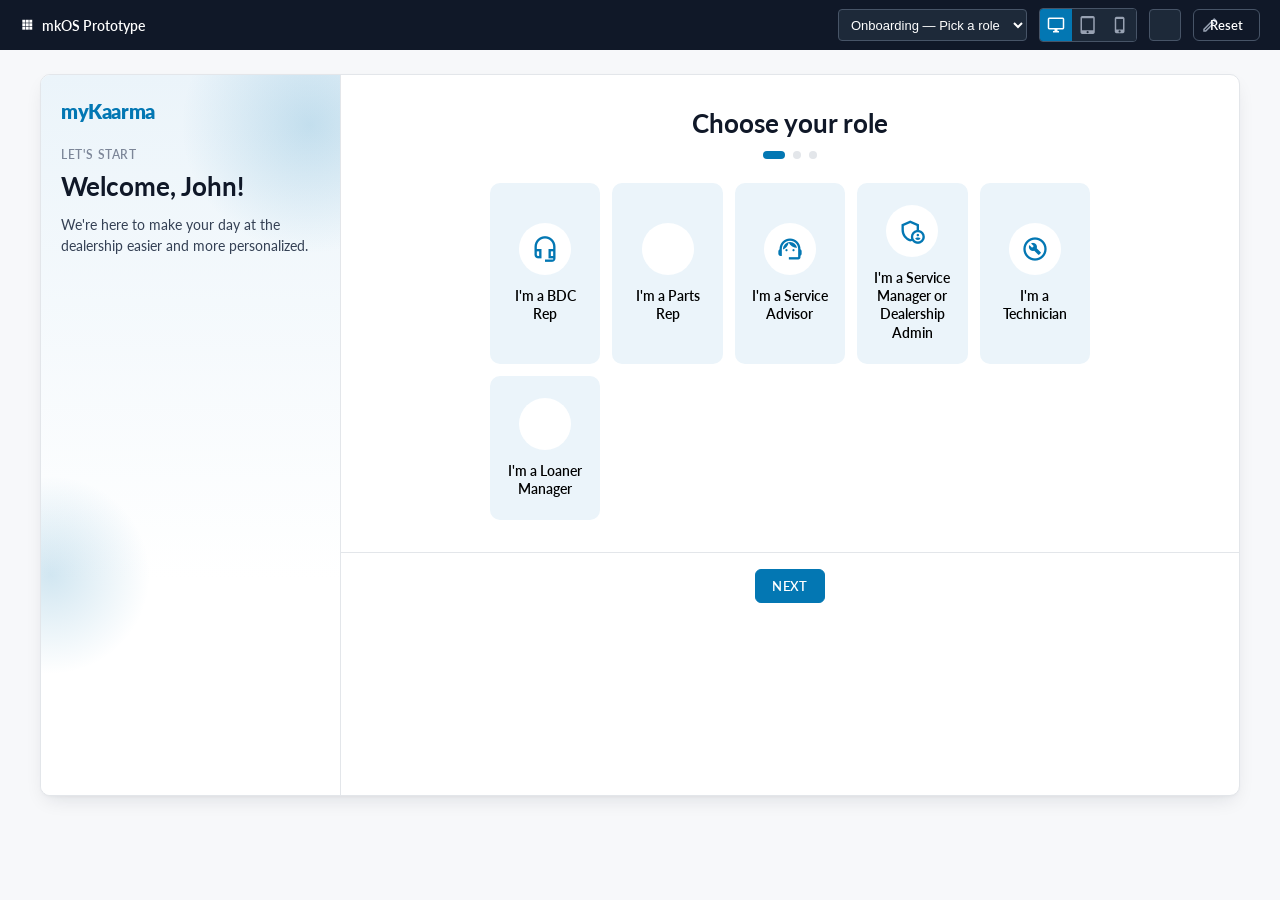
==== commit b721f384: "feat: real product catalog, sub-tabs, header icons, terminology cleanup Major restructuring accumula" ====
--- a/index.html
+++ b/index.html
@@ -4,8 +4,8 @@
   <meta charset="UTF-8" />
   <meta name="viewport" content="width=device-width, initial-scale=1.0" />
   <title>mkOS — myKaarma</title>
-  <link rel="stylesheet" href="https://fonts.googleapis.com/icon?family=Material+Icons" />
-  <link rel="stylesheet" href="https://fonts.googleapis.com/css2?family=Inter:wght@400;500;600;700&display=swap" />
+  <link rel="stylesheet" href="https://fonts.googleapis.com/icon?family=Material+Icons+Outlined" />
+  <link rel="stylesheet" href="https://fonts.googleapis.com/css2?family=Lato:wght@300;400;700;900&display=swap" />
   <link rel="stylesheet" href="styles.css" />
 </head>
 <body>
@@ -25,6 +25,8 @@
             <option value="dashboard">Dashboard</option>
             <option value="home">Edit Home Screen</option>
             <option value="manager">Manager / IT View</option>
+            <option value="settings">Settings</option>
+            <option value="insights">Insights / My Performance</option>
           </select>
         </div>
         <div class="proto-device-toggle" role="group" aria-label="Preview device size">
@@ -32,12 +34,21 @@
           <button class="proto-device-btn" data-device="tablet" title="Tablet"><span class="material-icons">tablet_mac</span></button>
           <button class="proto-device-btn" data-device="mobile" title="Mobile"><span class="material-icons">phone_iphone</span></button>
         </div>
+        <button class="proto-theme-btn" id="proto-theme-btn" title="Toggle dark mode">
+          <span class="material-icons" id="proto-theme-icon">dark_mode</span>
+        </button>
         <button class="mk-button tertiary-mk-button" id="proto-reset-btn">Reset</button>
       </div>
     </div>
 
     <div class="app-frame-wrap">
       <div class="app-frame" id="app-frame" data-device="desktop">
+       <!-- Global header, shown on every post-onboarding screen. Several element ids below
+            (dashboard-search-input, dashboard-tab-strip, dashboard-bell-*, dashboard-notif-*)
+            intentionally keep their "dashboard-" prefix from the old per-screen topbar this
+            replaces — reused as-is so app.js's existing render functions need no id changes.
+            They are NOT scoped to the Dashboard screen; they're global. See
+            docs/plans/2026-08-21-global-header-implementation.md, Task 1. -->
        <header class="app-header" id="app-header" hidden>
          <div class="app-header-logo">
            <span class="material-icons">apps</span>
@@ -65,24 +76,77 @@
              </div>
            </div>
 
+           <div class="notif-bell-wrap">
+             <button class="notif-bell-btn" id="app-header-updates-btn" title="Updates & System Status">
+               <span class="material-icons">campaign</span>
+               <span class="notif-badge notif-badge--dot" id="app-header-updates-badge" hidden></span>
+             </button>
+             <div class="notif-panel updates-panel" id="app-header-updates-panel" hidden>
+               <div class="updates-panel-section">
+                 <div class="updates-panel-section-label myk-subtitle1">System Status</div>
+                 <div id="app-header-system-status"></div>
+               </div>
+               <div class="updates-panel-section">
+                 <div class="updates-panel-section-label myk-subtitle1">What's New</div>
+                 <div class="notif-list" id="app-header-changelog-list"></div>
+               </div>
+             </div>
+           </div>
+
+           <button class="app-header-help-btn" id="app-header-insights-btn" title="Insights">
+             <span class="material-icons">bar_chart</span>
+           </button>
+
            <button class="app-header-help-btn" id="app-header-help-btn" title="Help">
              <span class="material-icons">help_outline</span>
            </button>
 
+           <button class="app-header-help-btn" id="app-header-settings-btn" title="Settings">
+             <span class="material-icons">settings</span>
+           </button>
+
            <div class="app-header-avatar-wrap">
              <button class="app-header-avatar-btn" id="app-header-avatar-btn" title="Account">
                <span id="app-header-avatar-initials">JD</span>
+               <span class="app-header-presence-dot" id="app-header-presence-dot" title="Toggle Available / Out of Office"></span>
              </button>
              <div class="app-header-avatar-menu" id="app-header-avatar-menu" hidden>
                <div class="app-header-avatar-role" id="app-header-avatar-role"></div>
-               <button class="app-header-avatar-item" id="app-header-manage-views-item" hidden>
-                 <span class="material-icons">admin_panel_settings</span> Manage Dealership Views
+
+               <button class="app-header-avatar-item" id="app-header-edit-profile-item">
+                 <span class="material-icons">person</span> Edit profile
                </button>
                <button class="app-header-avatar-item" id="app-header-reset-password-item">
                  <span class="material-icons">lock_reset</span> Reset password
                </button>
-               <button class="app-header-avatar-item" id="app-header-edit-profile-item">
-                 <span class="material-icons">person</span> Edit profile
+
+               <div class="avatar-menu-availability">
+                 <div class="avatar-menu-availability-label myk-body2">Appearance</div>
+                 <div class="settings-presence-toggle" id="avatar-theme-toggle" role="group" aria-label="Appearance">
+                   <button class="settings-presence-btn avatar-theme-btn" data-theme="light">
+                     <span class="material-icons">light_mode</span> Light
+                   </button>
+                   <button class="settings-presence-btn avatar-theme-btn" data-theme="dark">
+                     <span class="material-icons">dark_mode</span> Dark
+                   </button>
+                 </div>
+               </div>
+
+               <div class="avatar-menu-availability">
+                 <div class="avatar-menu-availability-label myk-body2">Availability</div>
+                 <div class="settings-presence-toggle" id="avatar-presence-toggle" role="group" aria-label="Availability status">
+                   <button class="settings-presence-btn" data-presence="available">Available</button>
+                   <button class="settings-presence-btn" data-presence="ooo">Out of Office</button>
+                 </div>
+                 <div class="avatar-ooo-schedule">
+                   <input type="date" id="avatar-ooo-date" />
+                   <button class="mk-button tertiary-mk-button" id="avatar-ooo-set-btn">Set</button>
+                 </div>
+                 <p class="myk-body2 settings-ooo-current" id="avatar-ooo-current" hidden></p>
+               </div>
+
+               <button class="app-header-avatar-item" id="app-header-signout-item">
+                 <span class="material-icons">logout</span> Sign out
                </button>
              </div>
            </div>
@@ -192,7 +256,7 @@
         <!-- ===================== EDIT HOME SCREEN (always editable) ===================== -->
         <section class="screen" id="screen-home" data-screen hidden>
           <div class="home-content-header">
-            <div class="home-role-sub myk-body2">Edit your products — remove with the ✕, or add more below.</div>
+            <div class="home-role-sub myk-body2">Drag to reorder, remove with the ✕, or add more below.</div>
             <button class="mk-button primary-mk-button" id="home-to-dashboard-btn">
               <span class="material-icons">check</span> Done
             </button>
@@ -206,8 +270,17 @@
 
           <div class="home-grid" id="home-grid"></div>
 
-          <div class="home-add-catalog">
-            <div class="myk-subtitle1">Add a Widget</div>
+          <button class="mk-button functional-mk-button" id="home-add-app-toggle-btn">
+            <span class="material-icons">add</span> Add App
+          </button>
+
+          <div class="home-add-catalog" id="home-add-catalog" hidden>
+            <div class="tab-widget-add-header">
+              <div class="myk-subtitle1">Add an App</div>
+              <button class="mk-button tertiary-mk-button" id="home-add-app-close-btn">
+                <span class="material-icons">close</span> Close
+              </button>
+            </div>
             <div id="home-marketplace"></div>
           </div>
         </section>
@@ -218,7 +291,7 @@
             <nav class="dash-nav-rail" id="dash-nav-rail" data-mode="expanded">
               <div class="dash-nav-rail-list" id="dash-nav-rail-list"></div>
               <div class="dash-nav-rail-footer">
-                <button class="dash-nav-rail-edit-btn" id="dash-nav-rail-edit-btn" title="Edit products">
+                <button class="dash-nav-rail-edit-btn" id="dash-nav-rail-edit-btn" title="Edit apps">
                   <span class="material-icons">edit</span><span class="dash-nav-rail-label">Edit</span>
                 </button>
                 <div class="dash-nav-mode-toggle" id="dash-nav-mode-toggle" role="group" aria-label="Nav rail mode">
@@ -238,7 +311,7 @@
         <!-- ===================== MANAGER / IT VIEW ===================== -->
         <section class="screen" id="screen-manager" data-screen hidden>
           <div class="manager-header">
-            <button class="back-link" data-back-to="home"><span class="material-icons">arrow_back</span> Back to home screen</button>
+            <button class="back-link" data-back-to="settings"><span class="material-icons">arrow_back</span> Back to Settings</button>
             <div>
               <h1 class="onboarding-h1" style="text-align:left">Manage dealership views</h1>
               <p class="onboarding-sub myk-body2" style="text-align:left;margin:0">
@@ -265,6 +338,44 @@
             <div class="scratch-footer">
               <button class="mk-button primary-mk-button" id="manager-edit-save-btn">Save view</button>
             </div>
+          </div>
+        </section>
+
+        <!-- ===================== SETTINGS (manager-admin only) ===================== -->
+        <section class="screen" id="screen-settings" data-screen hidden>
+          <div class="scratch-layout">
+            <button class="back-link" data-back-to="dashboard"><span class="material-icons">arrow_back</span> Back to Dashboard</button>
+            <h1 class="onboarding-h1">Settings</h1>
+            <p class="onboarding-sub myk-body2" style="text-align:left;margin:0 0 16px">Product and user configuration for your dealership. Personal account settings (profile, password, availability) are under your avatar.</p>
+
+            <div id="settings-admin-section" hidden>
+              <div class="settings-section">
+                <div class="myk-subtitle1">Product Configurations</div>
+                <div class="settings-row">
+                  <div>
+                    <div class="settings-row-label">Manage Dealership Views</div>
+                    <p class="myk-body2 settings-row-sub">Set default app views and lock/editable status per role.</p>
+                  </div>
+                  <button class="mk-button tertiary-mk-button" id="settings-manage-views-btn">Open</button>
+                </div>
+              </div>
+
+              <div class="settings-section">
+                <div class="myk-subtitle1">User Management</div>
+                <p class="myk-body2 settings-row-sub" style="margin-bottom: var(--space-3);">Set each user's authority level.</p>
+                <div class="settings-user-list" id="settings-user-list"></div>
+              </div>
+            </div>
+          </div>
+        </section>
+
+        <!-- ===================== INSIGHTS / MY PERFORMANCE (role-swapped) ===================== -->
+        <section class="screen" id="screen-insights" data-screen hidden>
+          <div class="scratch-layout">
+            <button class="back-link" data-back-to="dashboard"><span class="material-icons">arrow_back</span> Back to Dashboard</button>
+            <h1 class="onboarding-h1" id="insights-heading">Insights</h1>
+            <p class="onboarding-sub myk-body2" style="text-align:left;margin:0 0 16px" id="insights-sub"></p>
+            <div class="insights-tile-grid" id="insights-tile-grid"></div>
           </div>
         </section>
 
--- a/styles.css
+++ b/styles.css
@@ -20,25 +20,30 @@
    ============================================================ */
 #shell.light {
   --brand: #0377B3;
-  --brand-hover: #025d8c;
+  --brand-hover: #045C87;
   --brand-light: #EBF4FA;
-  --bg-page: #F9FAFB;
+  --bg-page: #F7F8FA;
   --bg-surface: #FFFFFF;
   --bg-card: #FFFFFF;
-  --border: #E9EAEB;
+  --border: #E3E6EA;
+  --border-strong: #D3D9DF;
   --text-primary: #101828;
   --text-secondary: #344054;
-  --text-muted: #B8B8B8;
+  --text-muted: #7C8698;
   --row-hover: #F0F6FB;
   --chip-active-bg: #D3E4F1;
   --chip-bg: #F2F4F7;
-  --shadow-sm: 0 1px 2px rgba(16, 24, 40, .05);
-  --shadow-md: 0 4px 8px -2px rgba(16, 24, 40, .10), 0 2px 4px -2px rgba(16, 24, 40, .06);
-  --shadow-lg: 0 12px 16px -4px rgba(16, 24, 40, .08), 0 4px 6px -2px rgba(16, 24, 40, .03);
+  --rail-active-bg: #EBF4FA;
+  --focus-ring: rgba(3, 119, 179, .35);
+  /* Restrained, mostly-hairline elevation — borders carry most of the
+     separation, shadows only add a soft lift on floating/overlay surfaces. */
+  --shadow-sm: 0 1px 2px rgba(16, 24, 40, .04);
+  --shadow-md: 0 2px 6px -2px rgba(16, 24, 40, .08), 0 1px 2px rgba(16, 24, 40, .04);
+  --shadow-lg: 0 8px 20px -6px rgba(16, 24, 40, .12), 0 2px 4px -2px rgba(16, 24, 40, .05);
   --radius-sm: 4px;
-  --radius-md: 8px;
-  --radius-lg: 10px;
-  --radius-xl: 12px;
+  --radius-md: 6px;
+  --radius-lg: 8px;
+  --radius-xl: 10px;
   --space-1: 4px;
   --space-2: 8px;
   --space-3: 12px;
@@ -46,10 +51,54 @@
   --space-5: 20px;
   --space-6: 24px;
   --space-8: 32px;
-  font-family: 'Inter', -apple-system, BlinkMacSystemFont, 'Segoe UI', sans-serif;
+  font-family: 'Lato', -apple-system, BlinkMacSystemFont, 'Segoe UI', sans-serif;
   color: var(--text-primary);
   background: var(--bg-page);
   min-height: 100vh;
+  transition: background-color .15s ease, color .15s ease;
+}
+
+/* All 58 icon usages in index.html/app.js keep the .material-icons class —
+   this just repoints which font-face that class renders with, so every
+   icon in the app becomes outlined without touching any markup. */
+/* text-transform: none is required here, not cosmetic — these fonts render
+   icons via ligature substitution on the literal lowercase name ("check"),
+   and an ancestor's `text-transform: uppercase` (e.g. .mk-button) rewrites
+   that text to "CHECK" before the ligature matches, so the browser falls
+   back to printing the literal word instead of the glyph. */
+.material-icons { font-family: 'Material Icons Outlined'; text-transform: none; }
+@media (prefers-reduced-motion: reduce) {
+  #shell.light { transition: none; }
+}
+
+/* ------------------------------------------------------------
+   DARK THEME — same token names, redefined. Every component rule
+   below reads colors through these custom properties, so this
+   block (plus the handful of hardcoded-color patches marked
+   "dark theme patch") is the entire dark-mode implementation.
+   Toggled via #shell's data-theme attribute (app.js: setTheme()),
+   persisted to localStorage like the nav rail mode.
+   ------------------------------------------------------------ */
+#shell.light[data-theme="dark"] {
+  --brand: #3E9FE0;
+  --brand-hover: #5AB0E8;
+  --brand-light: #16324A;
+  --bg-page: #10161B;
+  --bg-surface: #161D23;
+  --bg-card: #161D23;
+  --border: #262E35;
+  --border-strong: #333D45;
+  --text-primary: #E7EBEF;
+  --text-secondary: #AAB4BD;
+  --text-muted: #6E7885;
+  --row-hover: #182731;
+  --chip-active-bg: #1B3A4E;
+  --chip-bg: #1C242B;
+  --rail-active-bg: #16324A;
+  --focus-ring: rgba(62, 159, 224, .4);
+  --shadow-sm: 0 1px 2px rgba(0, 0, 0, .35);
+  --shadow-md: 0 4px 10px -4px rgba(0, 0, 0, .5), 0 1px 2px rgba(0, 0, 0, .3);
+  --shadow-lg: 0 10px 24px -8px rgba(0, 0, 0, .55), 0 2px 4px -2px rgba(0, 0, 0, .3);
 }
 
 /* ============================================================
@@ -74,24 +123,39 @@
    ============================================================ */
 #shell.light .mk-button {
   box-sizing: border-box !important;
-  font-size: 0.875rem !important;
-  height: 2.25rem !important;
+  font-size: 0.8125rem !important;
+  font-weight: 600 !important;
+  height: 2.125rem !important;
   padding: 0 var(--space-4) !important;
   cursor: pointer !important;
   border: none !important;
   outline: none !important;
   width: max-content !important;
-  border-radius: 0.5rem !important;
-  letter-spacing: 0.8px;
+  border-radius: var(--radius-md) !important;
+  letter-spacing: 0.4px;
   display: flex;
   align-items: center;
   gap: var(--space-2);
   text-transform: uppercase;
-  font-weight: normal;
   font-family: inherit;
   user-select: none;
   white-space: nowrap;
-  transition: background-color .15s, border-color .15s, color .15s;
+  transition: background-color .15s ease, border-color .15s ease, color .15s ease, box-shadow .15s ease, transform .1s ease;
+}
+#shell.light .mk-button:active { transform: translateY(1px); }
+#shell.light .mk-button:focus-visible { box-shadow: 0 0 0 3px var(--focus-ring); }
+
+/* Consistent keyboard-focus ring across the other clickable card/row
+   types that aren't .mk-button — role/path/market cards, nav rail
+   items, tabs, and table rows all take real actions on click. */
+#shell.light .role-card:focus-visible,
+#shell.light .path-card:focus-visible,
+#shell.light .market-card--create:focus-visible,
+#shell.light .dash-nav-rail-item:focus-visible,
+#shell.light .dash-tab:focus-visible,
+#shell.light .app-table tr.clickable:focus-visible {
+  outline: none;
+  box-shadow: 0 0 0 3px var(--focus-ring);
 }
 
 #shell.light .mk-button .material-icons {
@@ -109,10 +173,11 @@
   background-color: var(--brand-hover) !important;
   border: 1px solid var(--brand-hover) !important;
   color: #fff !important;
+  box-shadow: var(--shadow-sm);
 }
 
 #shell.light .tertiary-mk-button {
-  background-color: #fff !important;
+  background-color: var(--bg-card) !important;
   border: 1px solid var(--brand) !important;
   color: var(--text-primary) !important;
 }
@@ -122,8 +187,8 @@
 }
 
 #shell.light .functional-mk-button {
-  background-color: #fff !important;
-  border: 1px solid #dadada !important;
+  background-color: var(--bg-card) !important;
+  border: 1px solid var(--border-strong) !important;
   color: var(--text-primary) !important;
 }
 
@@ -193,6 +258,21 @@
 #shell.light .proto-device-btn.active { background: var(--brand); color: #fff; }
 #shell.light .proto-device-btn .material-icons { font-size: 18px; }
 
+#shell.light .proto-theme-btn {
+  display: flex;
+  align-items: center;
+  justify-content: center;
+  width: 32px;
+  height: 32px;
+  border: 1px solid #475467;
+  border-radius: var(--radius-sm);
+  background: #1D2939;
+  color: #98A2B3;
+  cursor: pointer;
+}
+#shell.light .proto-theme-btn:hover { color: #fff; }
+#shell.light .proto-theme-btn .material-icons { font-size: 18px; }
+
 #shell.light .proto-toolbar .tertiary-mk-button {
   background: transparent !important;
   border: 1px solid #475467 !important;
@@ -250,7 +330,7 @@
   justify-content: space-between;
   padding: var(--space-6) var(--space-5);
   overflow: hidden;
-  background: linear-gradient(180deg, var(--brand-light) 0%, #FFFFFF 70%);
+  background: linear-gradient(180deg, var(--brand-light) 0%, var(--bg-surface) 70%);
   border-right: 1px solid var(--border);
 }
 
@@ -443,7 +523,7 @@
 
 #shell.light .role-card.selected {
   border-color: var(--brand);
-  background: #FFFFFF;
+  background: var(--bg-card);
   box-shadow: var(--shadow-md);
 }
 
@@ -455,7 +535,7 @@
   align-items: center;
   justify-content: center;
   border-radius: 50%;
-  background: #FFFFFF;
+  background: var(--bg-card);
   color: var(--brand);
 }
 
@@ -578,8 +658,17 @@
   border: 1px solid var(--border);
   border-radius: var(--radius-md);
   padding: 0 var(--space-3);
+  background: var(--bg-surface);
+  color: var(--text-primary);
   font-size: 14px;
   font-family: inherit;
+  transition: border-color .15s ease, box-shadow .15s ease;
+}
+#shell.light .ai-prompt-row input::placeholder { color: var(--text-muted); }
+#shell.light .ai-prompt-row input:focus {
+  outline: none;
+  border-color: var(--brand);
+  box-shadow: 0 0 0 3px var(--focus-ring);
 }
 
 #shell.light .ai-prompt-result {
@@ -645,9 +734,12 @@
   height: 36px;
   border: none;
   outline: none;
+  background: transparent;
+  color: var(--text-primary);
   font-size: 14px;
   font-family: inherit;
 }
+#shell.light .market-search-input::placeholder { color: var(--text-muted); }
 
 #shell.light .market-filter-select {
   height: 36px;
@@ -679,6 +771,12 @@
   border-radius: var(--radius-lg);
   background: var(--bg-surface);
   text-align: left;
+  transition: border-color .15s ease, box-shadow .15s ease, transform .1s ease;
+}
+#shell.light .market-card:hover:not(.market-card--create) {
+  border-color: var(--border-strong);
+  box-shadow: var(--shadow-md);
+  transform: translateY(-1px);
 }
 
 #shell.light .market-card--create {
@@ -705,11 +803,12 @@
   letter-spacing: 0.4px;
   padding: 3px 8px;
   border-radius: 10px;
-  color: #fff;
-}
-
-#shell.light .market-badge--bestseller { background: #027A48; }
-#shell.light .market-badge--spotlight { background: #6941C6; }
+}
+
+#shell.light .market-badge--bestseller { background: #E3F5EC; color: #027A48; }
+#shell.light .market-badge--spotlight { background: #F1EBFB; color: #6941C6; }
+#shell.light[data-theme="dark"] .market-badge--bestseller { background: #103726; color: #4ADE9A; }
+#shell.light[data-theme="dark"] .market-badge--spotlight { background: #2C1F42; color: #C9A8F2; }
 
 #shell.light .market-card-icon {
   display: flex; align-items: center; justify-content: center;
@@ -752,36 +851,7 @@
   min-height: 100%;
 }
 
-#shell.light .home-topbar {
-  display: flex;
-  align-items: center;
-  justify-content: space-between;
-  padding: var(--space-4) var(--space-5);
-  border-bottom: 1px solid var(--border);
-}
-
-#shell.light .home-topbar-role {
-  display: flex;
-  align-items: center;
-  gap: var(--space-3);
-}
-
-#shell.light .home-topbar-role > .material-icons {
-  width: 40px; height: 40px;
-  display: flex; align-items: center; justify-content: center;
-  border-radius: 50%;
-  background: var(--brand-light);
-  color: var(--brand);
-  font-size: 22px;
-}
-
-#shell.light .home-role-name { font-weight: 700; font-size: 16px; }
 #shell.light .home-role-sub { margin: 0; }
-
-#shell.light .home-topbar-actions {
-  display: flex;
-  gap: var(--space-2);
-}
 
 #shell.light .lock-notice-banner {
   display: flex;
@@ -852,6 +922,31 @@
 
 #shell.light .app-tile-remove .material-icons { font-size: 14px; }
 
+/* Drag-to-reorder — Edit Home Screen tiles only (renderHome's own markup;
+   the shared selectedTilesHTML() tiles used elsewhere don't have a handle
+   or drag wiring, so nothing implies they're reorderable there). Sits in
+   normal flex flow as the tile's first child, not absolutely positioned —
+   .app-tile-remove already owns the top-right corner, and the app icon
+   directly below would collide with a top-left-pinned handle. */
+#shell.light .app-tile-drag-handle {
+  align-self: flex-start;
+  color: var(--text-muted);
+  font-size: 18px;
+  cursor: grab;
+}
+#shell.light .app-tile.dragging { opacity: .4; }
+#shell.light .app-tile.drag-over {
+  border-color: var(--brand);
+  box-shadow: 0 0 0 2px var(--brand-light);
+}
+
+/* Sits directly in the screen's flow (not inside .home-grid's own padded
+   box), so without this it's flush with the screen edge instead of lining
+   up with the grid/header content 20px in from it. */
+#shell.light #home-add-app-toggle-btn {
+  margin: 0 var(--space-5) var(--space-4);
+}
+
 #shell.light .home-add-catalog {
   padding: var(--space-5) var(--space-5) var(--space-6);
   border-top: 1px solid var(--border);
@@ -1027,8 +1122,18 @@
   border: 1px solid var(--border);
   border-radius: var(--radius-md);
   padding: 0 var(--space-3);
+  background: var(--bg-surface);
+  color: var(--text-primary);
   font-size: 14px;
   font-family: inherit;
+  transition: border-color .15s ease, box-shadow .15s ease;
+}
+#shell.light .create-app-field input::placeholder { color: var(--text-muted); }
+#shell.light .create-app-field input:focus,
+#shell.light .create-app-field select:focus {
+  outline: none;
+  border-color: var(--brand);
+  box-shadow: 0 0 0 3px var(--focus-ring);
 }
 
 #shell.light .create-app-endpoints {
@@ -1085,27 +1190,35 @@
 #shell.light .dash-search {
   position: relative;
   flex: 1;
-  max-width: 420px;
-  margin: 0 var(--space-4);
 }
 
 #shell.light .dash-search > .material-icons {
   position: absolute;
-  left: var(--space-3);
+  left: var(--space-2);
   top: 50%;
   transform: translateY(-50%);
   color: var(--text-muted);
-  font-size: 18px;
+  font-size: 14px;
 }
 
 #shell.light .dash-search input {
   width: 100%;
-  height: 38px;
-  border: 1px solid var(--border);
+  height: 28px;
+  border: 1px solid transparent;
+  background: var(--chip-bg);
   border-radius: var(--radius-md);
-  padding: 0 var(--space-3) 0 40px;
-  font-size: 14px;
+  padding: 0 var(--space-2) 0 28px;
+  font-size: 12px;
   font-family: inherit;
+  color: var(--text-primary);
+  transition: background-color .15s ease, border-color .15s ease, box-shadow .15s ease;
+}
+#shell.light .dash-search input::placeholder { color: var(--text-muted); }
+#shell.light .dash-search input:focus {
+  outline: none;
+  background: var(--bg-surface);
+  border-color: var(--brand);
+  box-shadow: 0 0 0 3px var(--focus-ring);
 }
 
 #shell.light .dash-search-results {
@@ -1158,7 +1271,7 @@
 
 #shell.light .notif-bell-btn {
   position: relative;
-  width: 38px; height: 38px;
+  width: 28px; height: 28px;
   display: flex; align-items: center; justify-content: center;
   border: 1px solid #dadada;
   border-radius: 50%;
@@ -1168,6 +1281,7 @@
 }
 
 #shell.light .notif-bell-btn:hover { background: var(--row-hover); }
+#shell.light .notif-bell-btn .material-icons { font-size: 18px; }
 
 #shell.light .notif-badge {
   position: absolute;
@@ -1183,6 +1297,17 @@
   display: flex; align-items: center; justify-content: center;
 }
 
+/* System-health signal on the Updates & Status icon — a plain dot, not a
+   count, since it means "something's wrong" rather than "N unread". */
+#shell.light .notif-badge--dot {
+  min-width: 8px;
+  width: 8px;
+  height: 8px;
+  padding: 0;
+  top: -1px; right: -1px;
+  background: #B42318;
+}
+
 #shell.light .notif-panel {
   position: absolute;
   top: calc(100% + 8px);
@@ -1202,6 +1327,37 @@
   padding: var(--space-4) var(--space-4) var(--space-2);
 }
 
+/* Updates & System Status panel — reuses .notif-panel's chrome, adds two
+   stacked sections instead of one flat list. */
+#shell.light .updates-panel { overflow-y: auto; padding: var(--space-2) 0; }
+#shell.light .updates-panel-section { padding: var(--space-2) var(--space-4) var(--space-3); }
+#shell.light .updates-panel-section + .updates-panel-section { border-top: 1px solid var(--border); }
+#shell.light .updates-panel-section-label { margin-bottom: var(--space-2); }
+
+#shell.light .system-status-row {
+  display: flex;
+  align-items: center;
+  gap: var(--space-2);
+  font-size: 13px;
+  font-weight: 600;
+}
+#shell.light .system-status-row--ok { color: #197A45; }
+#shell.light .system-status-row--ok .material-icons { color: #197A45; }
+#shell.light .system-status-row--warn { color: #A85A0A; }
+#shell.light .system-status-row--warn .material-icons { color: #A85A0A; }
+#shell.light .system-status-row .material-icons { font-size: 18px; }
+
+#shell.light .system-status-incident {
+  margin-top: var(--space-2);
+  padding: var(--space-2) var(--space-3);
+  background: var(--chip-bg);
+  border-radius: var(--radius-sm);
+}
+#shell.light .system-status-incident-title { font-size: 13px; font-weight: 600; margin-bottom: 2px; }
+#shell.light .system-status-incident-time { color: var(--text-muted); }
+
+#shell.light .changelog-date { color: var(--text-muted); font-size: 11px; margin-top: 2px; }
+
 #shell.light .notif-filter-row {
   display: flex;
   flex-wrap: wrap;
@@ -1256,17 +1412,17 @@
 #shell.light .dash-tab-strip {
   display: flex;
   align-items: center;
-  gap: var(--space-2);
-  padding: var(--space-2) var(--space-3) 0;
-  border-bottom: 1px solid var(--border);
-  background: var(--bg-page);
+  padding: 0;
 }
 
 #shell.light .dash-tab-list {
   display: flex;
   align-items: center;
   gap: 2px;
-  overflow-x: auto;
+  /* Chrome-style: tabs shrink to share the available width instead of the
+     strip scrolling — with a 10-tab cap (enforced in openTab()) they always
+     have somewhere to shrink to. */
+  overflow: hidden;
   min-width: 0;
 }
 
@@ -1274,16 +1430,21 @@
   display: flex;
   align-items: center;
   gap: var(--space-1);
-  padding: var(--space-2) var(--space-2) var(--space-2) var(--space-3);
+  padding: var(--space-1) var(--space-1) var(--space-1) var(--space-2);
   border-radius: var(--radius-md) var(--radius-md) 0 0;
-  font-size: 13px;
+  font-size: 12px;
   color: var(--text-secondary);
   cursor: pointer;
-  flex-shrink: 0;
+  flex: 1 1 160px;
+  min-width: 44px;
   max-width: 200px;
-}
-
-#shell.light .dash-tab.pinned { max-width: none; padding: var(--space-2); }
+  overflow: hidden;
+  transition: background-color .15s ease, color .15s ease, box-shadow .15s ease;
+}
+
+/* Pinned tabs stay their own fixed icon-only size — like Chrome, they don't
+   take part in the shrink pool the way unpinned tabs do. */
+#shell.light .dash-tab.pinned { flex: 0 0 auto; max-width: none; padding: var(--space-2); }
 
 #shell.light .dash-tab.active {
   background: var(--bg-surface);
@@ -1294,9 +1455,10 @@
 
 #shell.light .dash-tab:hover:not(.active) { background: var(--row-hover); }
 
-#shell.light .dash-tab-type-icon { font-size: 16px; flex-shrink: 0; }
+#shell.light .dash-tab-type-icon { font-size: 14px; flex-shrink: 0; }
 
 #shell.light .dash-tab-label {
+  min-width: 0;
   overflow: hidden;
   text-overflow: ellipsis;
   white-space: nowrap;
@@ -1305,7 +1467,7 @@
 #shell.light .dash-tab-pin-btn,
 #shell.light .dash-tab-close-btn {
   display: flex; align-items: center; justify-content: center;
-  width: 20px; height: 20px;
+  width: 16px; height: 16px;
   border: none;
   background: none;
   border-radius: 50%;
@@ -1318,34 +1480,184 @@
 #shell.light .dash-tab-close-btn:hover { background: var(--chip-bg); color: var(--text-primary); }
 
 #shell.light .dash-tab-pin-btn .material-icons,
-#shell.light .dash-tab-close-btn .material-icons { font-size: 14px; }
+#shell.light .dash-tab-close-btn .material-icons { font-size: 12px; }
 
 #shell.light .dash-tab-pin-btn { opacity: .4; }
 #shell.light .dash-tab-pin-btn.pinned { opacity: 1; color: var(--brand); }
 #shell.light .dash-tab:not(.pinned):hover .dash-tab-pin-btn { opacity: 1; }
 
-#shell.light .dash-tab-add-wrap { position: relative; display: flex; align-items: center; }
-#shell.light .dash-tab-add-btn {
-  border: none; background: none; color: var(--text-muted); cursor: pointer;
-  padding: var(--space-1); border-radius: var(--radius-sm);
-}
-#shell.light .dash-tab-add-btn:hover { background: var(--row-hover); color: var(--text-primary); }
-#shell.light .dash-tab-add-search {
-  position: absolute; top: 100%; left: 0; z-index: 10;
-  background: var(--bg-surface); border: 1px solid var(--border);
-  border-radius: var(--radius-md); box-shadow: var(--shadow-lg);
-  padding: var(--space-2); width: 260px;
-}
-#shell.light .dash-tab-add-search input {
-  width: 100%; padding: var(--space-1) var(--space-2);
-  border: 1px solid var(--border); border-radius: var(--radius-sm);
-}
-#shell.light .dash-tab-add-results { display: flex; flex-direction: column; margin-top: var(--space-1); max-height: 240px; overflow-y: auto; }
-
 /* ============================================================
    DASHBOARD — widget grid (resizable: small / large), shared by tab content and the base surface
    ============================================================ */
 #shell.light .dash-tab-content { flex: 1; overflow-y: auto; }
+
+/* ============================================================
+   GLOBAL APP HEADER — 40px, shown on every post-onboarding screen.
+   Placed here (after the reused .dash-search/.notif-bell-btn/.dash-tab-strip
+   rules above) so equal-specificity flex overrides resolve correctly —
+   moving this block earlier reintroduces a cascade bug. See
+   docs/plans/2026-08-21-global-header-implementation.md, Task 2.
+   ============================================================ */
+#shell.light .app-header {
+  display: flex;
+  align-items: center;
+  height: 40px;
+  flex-shrink: 0;
+  width: 100%;
+  padding: 0 var(--space-3);
+  gap: var(--space-3);
+  border-bottom: 1px solid var(--border);
+  background: var(--bg-surface);
+}
+#shell.light .app-header[hidden] { display: none; }
+
+#shell.light .app-header-logo {
+  display: flex;
+  align-items: center;
+  gap: var(--space-1);
+  flex-shrink: 0;
+  color: var(--text-primary);
+}
+#shell.light .app-header-logo .material-icons { font-size: 20px; color: var(--brand); }
+#shell.light .app-header-logo-text { font-size: 14px; font-weight: 700; }
+
+#shell.light .app-header-search { flex: 0 0 240px; margin: 0; }
+
+#shell.light .app-header-tabs { flex: 1; min-width: 0; padding: 0; }
+
+#shell.light .app-header-actions {
+  display: flex;
+  align-items: center;
+  gap: var(--space-2);
+  flex-shrink: 0;
+  /* Normally pushed right by .app-header-tabs's flex:1 — this keeps it
+     pinned right even on screens (like Edit Home Screen) where search
+     and tabs are hidden and no other flexible spacer remains. */
+  margin-left: auto;
+}
+
+#shell.light .app-header-help-btn {
+  display: flex; align-items: center; justify-content: center;
+  width: 28px; height: 28px;
+  border: none;
+  background: none;
+  border-radius: 50%;
+  color: var(--text-secondary);
+  cursor: pointer;
+}
+#shell.light .app-header-help-btn:hover { background: var(--row-hover); }
+#shell.light .app-header-help-btn .material-icons { font-size: 18px; }
+
+#shell.light .app-header-avatar-wrap { position: relative; }
+#shell.light .app-header-avatar-btn {
+  position: relative;
+  display: flex; align-items: center; justify-content: center;
+  width: 24px; height: 24px;
+  border: none;
+  border-radius: 50%;
+  background: var(--brand-light);
+  color: var(--brand);
+  font-size: 11px;
+  font-weight: 700;
+  cursor: pointer;
+}
+#shell.light .app-header-avatar-btn:hover { background: var(--chip-active-bg); }
+
+/* Presence dot — like a chat app's active/away indicator. Its own click
+   target (stopPropagation in app.js) so tapping it toggles status directly
+   instead of just opening the avatar menu underneath it. */
+#shell.light .app-header-presence-dot {
+  position: absolute;
+  bottom: -1px;
+  right: -1px;
+  width: 9px;
+  height: 9px;
+  border-radius: 50%;
+  background: #1a9c56;
+  border: 2px solid var(--bg-surface);
+  cursor: pointer;
+}
+#shell.light .app-header-presence-dot.ooo { background: var(--text-muted); }
+
+#shell.light .app-header-avatar-menu {
+  position: absolute;
+  top: calc(100% + 8px);
+  right: 0;
+  width: 270px;
+  display: flex;
+  flex-direction: column;
+  background: var(--bg-surface);
+  border: 1px solid var(--border);
+  border-radius: var(--radius-lg);
+  box-shadow: var(--shadow-lg);
+  z-index: 60;
+  padding: var(--space-2);
+}
+#shell.light .app-header-avatar-role {
+  padding: var(--space-2) var(--space-2) var(--space-3);
+  border-bottom: 1px solid var(--border);
+  margin-bottom: var(--space-1);
+  font-size: 13px;
+  color: var(--text-secondary);
+}
+#shell.light .app-header-avatar-item {
+  display: flex; align-items: center; gap: var(--space-2);
+  width: 100%;
+  padding: var(--space-2);
+  border: none;
+  background: none;
+  border-radius: var(--radius-sm);
+  text-align: left;
+  font-size: 13px;
+  color: var(--text-primary);
+  cursor: pointer;
+  font-family: inherit;
+}
+#shell.light .app-header-avatar-item:hover { background: var(--row-hover); }
+#shell.light .app-header-avatar-item .material-icons { font-size: 16px; color: var(--text-muted); }
+
+/* Availability — lives under the avatar/initials, not in Settings. Narrower
+   than the equivalent Settings row was, so the toggle and date field stack
+   full-width instead of sitting side by side. */
+#shell.light .avatar-menu-availability {
+  padding: var(--space-1) var(--space-2) var(--space-3);
+  margin-bottom: var(--space-1);
+  border-bottom: 1px solid var(--border);
+  display: flex;
+  flex-direction: column;
+  gap: var(--space-2);
+}
+#shell.light .avatar-menu-availability-label {
+  font-size: 11px;
+  font-weight: 700;
+  text-transform: uppercase;
+  letter-spacing: 0.04em;
+  color: var(--text-muted);
+}
+#shell.light .avatar-menu-availability .settings-presence-toggle { width: 100%; }
+#shell.light .avatar-menu-availability .settings-presence-btn { flex: 1; text-align: center; }
+#shell.light .avatar-ooo-schedule { display: flex; gap: var(--space-2); }
+#shell.light .avatar-ooo-schedule input[type="date"] {
+  flex: 1;
+  min-width: 0;
+  height: 32px;
+  border: 1px solid var(--border);
+  border-radius: var(--radius-md);
+  padding: 0 var(--space-2);
+  background: var(--bg-surface);
+  color: var(--text-primary);
+  font-family: inherit;
+  font-size: 12px;
+}
+#shell.light .avatar-ooo-schedule .mk-button { height: 32px !important; padding: 0 var(--space-3) !important; }
+
+#shell.light .home-content-header {
+  display: flex;
+  align-items: center;
+  justify-content: space-between;
+  padding: var(--space-4) var(--space-5);
+  border-bottom: 1px solid var(--border);
+}
 
 /* ============================================================
    DASHBOARD — left product nav rail
@@ -1392,7 +1704,12 @@
   overflow: hidden;
 }
 #shell.light .dash-nav-rail-item:hover { background: var(--row-hover); }
-#shell.light .dash-nav-rail-item.active { background: var(--chip-bg); color: var(--brand); font-weight: 600; }
+#shell.light .dash-nav-rail-item.active {
+  background: var(--rail-active-bg);
+  color: var(--brand);
+  font-weight: 600;
+  box-shadow: inset 3px 0 0 var(--brand);
+}
 #shell.light .dash-nav-rail-item .material-icons { font-size: 22px; flex-shrink: 0; }
 #shell.light .dash-nav-rail[data-mode="collapsed"]:not(.dash-nav-rail--hover-expanded) .dash-nav-rail-item-label,
 #shell.light .dash-nav-rail[data-mode="hover"]:not(.dash-nav-rail--hover-expanded) .dash-nav-rail-item-label {
@@ -1432,6 +1749,19 @@
   cursor: pointer;
   border-radius: var(--radius-sm);
 }
+/* Three buttons side-by-side don't fit the 64px collapsed rail's interior width
+   (icon + padding alone exceeds it) — without this, the third button overflows
+   past the rail's right edge and paints over the main content. Stack them
+   vertically instead whenever the rail isn't actually showing its expanded width. */
+#shell.light .dash-nav-rail[data-mode="collapsed"]:not(.dash-nav-rail--hover-expanded) .dash-nav-mode-toggle,
+#shell.light .dash-nav-rail[data-mode="hover"]:not(.dash-nav-rail--hover-expanded) .dash-nav-mode-toggle {
+  flex-direction: column;
+}
+#shell.light .dash-nav-rail[data-mode="collapsed"]:not(.dash-nav-rail--hover-expanded) .dash-nav-mode-btn,
+#shell.light .dash-nav-rail[data-mode="hover"]:not(.dash-nav-rail--hover-expanded) .dash-nav-mode-btn {
+  flex: none;
+  width: 100%;
+}
 #shell.light .dash-nav-mode-btn.active { background: var(--chip-bg); color: var(--brand); }
 #shell.light .dash-nav-mode-btn .material-icons { font-size: 18px; }
 
@@ -1443,22 +1773,262 @@
   min-width: 0;
 }
 
-#shell.light .product-table-wrap { flex: 1; overflow: auto; padding: var(--space-3); }
-#shell.light .product-table { width: 100%; border-collapse: collapse; }
-#shell.light .product-table th {
+#shell.light .app-table-wrap { flex: 1; overflow: auto; padding: var(--space-5) var(--space-6); }
+#shell.light .app-table-wrap .myk-h6 { margin-bottom: var(--space-4); font-size: 1.05rem; }
+#shell.light .app-table { width: 100%; border-collapse: collapse; }
+#shell.light .app-table th {
   text-align: left;
   padding: var(--space-2) var(--space-3);
+  border-bottom: 1px solid var(--border-strong);
+  color: var(--text-muted);
+  font-size: 11px;
+  font-weight: 700;
+  letter-spacing: 0.04em;
+  text-transform: uppercase;
+}
+#shell.light .app-table td {
+  padding: var(--space-3) var(--space-3);
   border-bottom: 1px solid var(--border);
+  font-size: 0.875rem;
+}
+#shell.light .app-table tr.clickable { cursor: pointer; transition: background-color .1s ease; }
+#shell.light .app-table tr.clickable:hover { background: var(--row-hover); }
+
+/* ============================================================
+   PRODUCT SUB-TABS — Payments, Inspect, Video, Pickup & Delivery,
+   Mobile Service, Uber. One horizontal row under the product title;
+   what's beneath it varies (table / calendar / map / map-split).
+   ============================================================ */
+#shell.light .app-subtab-row {
+  display: flex;
+  gap: var(--space-1);
+  border-bottom: 1px solid var(--border);
+  margin-bottom: var(--space-4);
+  overflow-x: auto;
+}
+#shell.light .app-subtab {
+  border: none;
+  background: none;
+  padding: var(--space-2) var(--space-3);
+  font-size: 0.85rem;
+  font-weight: 500;
+  color: var(--text-secondary);
+  cursor: pointer;
+  white-space: nowrap;
+  border-bottom: 2px solid transparent;
+  margin-bottom: -1px;
+  transition: color .15s ease, border-color .15s ease;
+}
+#shell.light .app-subtab:hover { color: var(--text-primary); }
+#shell.light .app-subtab.active { color: var(--brand); font-weight: 600; border-bottom-color: var(--brand); }
+#shell.light .app-subtab-content { flex: 1; min-height: 0; }
+
+/* ---- Calendar view (Mobile Service > Schedule) ---- */
+#shell.light .mkos-calendar {
+  display: grid;
+  grid-template-columns: repeat(auto-fit, minmax(220px, 1fr));
+  gap: var(--space-4);
+  align-items: start;
+}
+#shell.light .mkos-calendar-day {
+  border: 1px solid var(--border);
+  border-radius: var(--radius-lg);
+  overflow: hidden;
+}
+#shell.light .mkos-calendar-day-label {
+  padding: var(--space-2) var(--space-3);
+  background: var(--chip-bg);
+  font-size: 0.78rem;
+  font-weight: 700;
+  text-transform: uppercase;
+  letter-spacing: 0.03em;
   color: var(--text-muted);
-  font-size: 12px;
-  text-transform: uppercase;
-}
-#shell.light .product-table td {
+}
+#shell.light .mkos-cal-event {
+  display: flex;
+  flex-direction: column;
+  gap: 2px;
+  width: 100%;
   padding: var(--space-2) var(--space-3);
+  border: none;
   border-bottom: 1px solid var(--border);
-}
-#shell.light .product-table tr.clickable { cursor: pointer; }
-#shell.light .product-table tr.clickable:hover { background: var(--row-hover); }
+  background: var(--bg-surface);
+  text-align: left;
+  font-family: inherit;
+  cursor: pointer;
+  transition: background-color .1s ease;
+}
+#shell.light .mkos-cal-event:last-child { border-bottom: none; }
+#shell.light .mkos-cal-event:hover { background: var(--row-hover); }
+#shell.light .mkos-cal-event-time { font-size: 0.72rem; font-weight: 700; color: var(--brand); }
+#shell.light .mkos-cal-event-title { font-size: 0.85rem; color: var(--text-primary); }
+#shell.light .mkos-cal-event-status { font-size: 0.75rem; color: var(--text-muted); }
+
+/* ---- Mock map (no real geo library — a bordered field with positioned pins,
+   consistent with the rest of the app's mocked-data approach) ---- */
+#shell.light .mkos-map-mock {
+  position: relative;
+  height: 280px;
+  border-radius: var(--radius-lg);
+  background:
+    linear-gradient(var(--border) 1px, transparent 1px) 0 0 / 32px 32px,
+    linear-gradient(90deg, var(--border) 1px, transparent 1px) 0 0 / 32px 32px,
+    var(--chip-bg);
+  border: 1px solid var(--border);
+  overflow: hidden;
+}
+#shell.light .mkos-map-pin {
+  position: absolute;
+  transform: translate(-50%, -100%);
+  display: flex;
+  flex-direction: column;
+  align-items: center;
+  gap: 2px;
+  border: none;
+  background: none;
+  font-family: inherit;
+  cursor: pointer;
+  padding: 0;
+}
+#shell.light .mkos-map-pin .material-icons {
+  display: flex;
+  align-items: center;
+  justify-content: center;
+  width: 28px;
+  height: 28px;
+  border-radius: 50%;
+  border-bottom-left-radius: 2px;
+  background: var(--brand);
+  color: #fff;
+  font-size: 16px;
+  box-shadow: var(--shadow-md);
+}
+#shell.light .mkos-map-pin-label {
+  font-size: 0.7rem;
+  font-weight: 600;
+  color: var(--text-primary);
+  background: var(--bg-surface);
+  padding: 1px 6px;
+  border-radius: 10px;
+  border: 1px solid var(--border);
+  white-space: nowrap;
+}
+#shell.light .mkos-map-pin.focused .material-icons { background: #A85A0A; box-shadow: 0 0 0 4px var(--brand-light); }
+#shell.light .mkos-map-caption { margin-top: var(--space-2); color: var(--text-muted); }
+#shell.light .mkos-map-standalone { padding-top: var(--space-1); }
+
+/* ---- Split view (Pickup & Delivery > Trips): full trips table beside a
+   map that plots only the trips currently In Route. ---- */
+#shell.light .mkos-map-split {
+  display: grid;
+  grid-template-columns: 1.2fr 1fr;
+  gap: var(--space-5);
+  align-items: start;
+  height: 100%;
+}
+#shell.light .mkos-map-split-table { overflow: auto; }
+#shell.light .mkos-map-split .mkos-map-mock { height: 320px; }
+#shell.light tr.mkos-trip-row-active { cursor: pointer; }
+#shell.light tr.trip-focused { background: var(--rail-active-bg); box-shadow: inset 3px 0 0 var(--brand); }
+
+@media (max-width: 980px) {
+  #shell.light .mkos-map-split { grid-template-columns: 1fr; }
+}
+
+/* ============================================================
+   SETTINGS SCREEN
+   ============================================================ */
+#shell.light .settings-section {
+  margin: var(--space-6) 0;
+  padding-bottom: var(--space-5);
+  border-bottom: 1px solid var(--border);
+}
+#shell.light .settings-section:last-child { border-bottom: none; }
+#shell.light .settings-row {
+  display: flex;
+  align-items: center;
+  justify-content: space-between;
+  gap: var(--space-4);
+  padding: var(--space-3) 0;
+}
+#shell.light .settings-row-label { font-size: 0.9rem; font-weight: 600; color: var(--text-primary); }
+#shell.light .settings-row-sub { margin-top: 2px; max-width: 420px; }
+
+#shell.light .settings-user-row {
+  display: flex;
+  align-items: center;
+  justify-content: space-between;
+  gap: var(--space-4);
+  padding: var(--space-3) 0;
+  border-bottom: 1px solid var(--border-strong);
+}
+#shell.light .settings-user-row:last-child { border-bottom: none; }
+#shell.light .settings-user-authority {
+  height: 34px;
+  border: 1px solid var(--border);
+  border-radius: var(--radius-md);
+  padding: 0 var(--space-2);
+  background: var(--bg-surface);
+  color: var(--text-primary);
+  font-family: inherit;
+  font-size: 0.85rem;
+  flex-shrink: 0;
+}
+
+#shell.light .settings-presence-toggle { display: flex; gap: 2px; border: 1px solid var(--border); border-radius: var(--radius-md); overflow: hidden; flex-shrink: 0; }
+#shell.light .settings-presence-btn {
+  display: inline-flex;
+  align-items: center;
+  justify-content: center;
+  gap: 4px;
+  border: none;
+  background: var(--bg-surface);
+  color: var(--text-secondary);
+  padding: var(--space-2) var(--space-3);
+  font-size: 0.82rem;
+  font-weight: 600;
+  font-family: inherit;
+  cursor: pointer;
+  white-space: nowrap;
+}
+#shell.light .settings-presence-btn .material-icons { font-size: 15px; }
+#shell.light .settings-presence-btn.active { background: var(--brand); color: #fff; }
+
+#shell.light .settings-ooo-schedule { display: flex; gap: var(--space-2); align-items: center; flex-shrink: 0; }
+#shell.light .settings-ooo-schedule input[type="date"] {
+  height: 34px;
+  border: 1px solid var(--border);
+  border-radius: var(--radius-md);
+  padding: 0 var(--space-2);
+  background: var(--bg-surface);
+  color: var(--text-primary);
+  font-family: inherit;
+}
+#shell.light .settings-ooo-current { color: var(--text-muted); }
+
+/* ============================================================
+   INSIGHTS / MY PERFORMANCE SCREEN
+   ============================================================ */
+#shell.light .insights-tile-grid {
+  display: grid;
+  grid-template-columns: repeat(auto-fill, minmax(200px, 1fr));
+  gap: var(--space-4);
+}
+#shell.light .insights-tile {
+  border: 1px solid var(--border);
+  border-radius: var(--radius-lg);
+  padding: var(--space-5);
+  background: var(--bg-surface);
+  box-shadow: var(--shadow-sm);
+}
+#shell.light .insights-tile-value {
+  font-size: 1.8rem;
+  font-weight: 700;
+  color: var(--brand);
+  font-variant-numeric: tabular-nums;
+  margin-bottom: var(--space-1);
+}
+#shell.light .insights-tile-label { color: var(--text-secondary); }
 
 #shell.light .dash-widget-grid {
   display: grid;
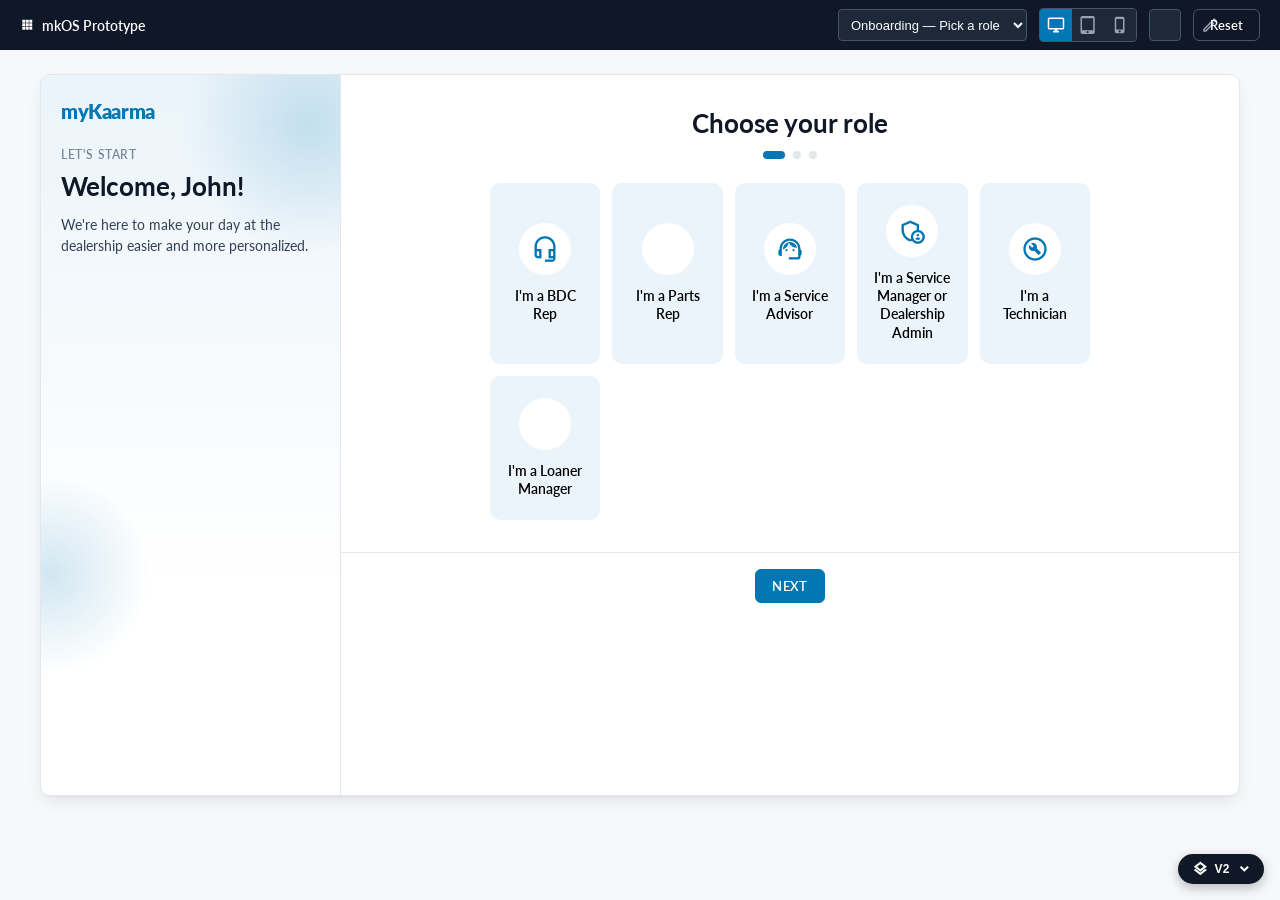
==== commit 02cce566: "fix(v1): wire up nav-rail mode toggle; reorder header icons - Nav rail collapsed/expanded/hover mode" ====
--- a/index.html
+++ b/index.html
@@ -64,17 +64,9 @@
          <div class="app-header-tabs dash-tab-strip" id="dashboard-tab-strip"></div>
 
          <div class="app-header-actions">
-           <div class="notif-bell-wrap">
-             <button class="notif-bell-btn" id="dashboard-bell-btn" title="Notifications">
-               <span class="material-icons">notifications</span>
-               <span class="notif-badge" id="dashboard-bell-badge" hidden>0</span>
-             </button>
-             <div class="notif-panel" id="dashboard-notif-panel" hidden>
-               <div class="notif-panel-header"><div class="myk-subtitle1">Notifications</div></div>
-               <div class="notif-filter-row" id="dashboard-notif-filter"></div>
-               <div class="notif-list" id="dashboard-notif-list"></div>
-             </div>
-           </div>
+           <button class="app-header-help-btn" id="app-header-insights-btn" title="Insights">
+             <span class="material-icons">bar_chart</span>
+           </button>
 
            <div class="notif-bell-wrap">
              <button class="notif-bell-btn" id="app-header-updates-btn" title="Updates & System Status">
@@ -93,10 +85,6 @@
              </div>
            </div>
 
-           <button class="app-header-help-btn" id="app-header-insights-btn" title="Insights">
-             <span class="material-icons">bar_chart</span>
-           </button>
-
            <button class="app-header-help-btn" id="app-header-help-btn" title="Help">
              <span class="material-icons">help_outline</span>
            </button>
@@ -104,6 +92,18 @@
            <button class="app-header-help-btn" id="app-header-settings-btn" title="Settings">
              <span class="material-icons">settings</span>
            </button>
+
+           <div class="notif-bell-wrap">
+             <button class="notif-bell-btn" id="dashboard-bell-btn" title="Notifications">
+               <span class="material-icons">notifications</span>
+               <span class="notif-badge" id="dashboard-bell-badge" hidden>0</span>
+             </button>
+             <div class="notif-panel" id="dashboard-notif-panel" hidden>
+               <div class="notif-panel-header"><div class="myk-subtitle1">Notifications</div></div>
+               <div class="notif-filter-row" id="dashboard-notif-filter"></div>
+               <div class="notif-list" id="dashboard-notif-list"></div>
+             </div>
+           </div>
 
            <div class="app-header-avatar-wrap">
              <button class="app-header-avatar-btn" id="app-header-avatar-btn" title="Account">
@@ -423,6 +423,50 @@
     </div>
 
   </div>
+
+  <!-- ── version switcher (not part of the real product) ── -->
+  <style>
+    .vsw { position: fixed; bottom: 16px; right: 16px; z-index: 99999; font-family: 'Lato', sans-serif; }
+    .vsw-btn {
+      display: flex; align-items: center; gap: 6px;
+      background: #101828; color: #fff; border: none; border-radius: 999px;
+      padding: 7px 12px 7px 14px; font-size: 12px; font-weight: 700; letter-spacing: .02em;
+      cursor: pointer; box-shadow: 0 4px 12px rgba(0,0,0,.25);
+    }
+    .vsw-btn .material-icons { font-size: 16px; }
+    .vsw-menu {
+      display: none; position: absolute; bottom: calc(100% + 6px); right: 0; width: 240px;
+      background: #fff; border: 1px solid #E4E7EC; border-radius: 10px;
+      box-shadow: 0 8px 24px rgba(16,24,40,.16); overflow: hidden;
+    }
+    .vsw.open .vsw-menu { display: block; }
+    .vsw-item { display: block; padding: 10px 14px; text-decoration: none; border-bottom: 1px solid #F2F4F7; }
+    .vsw-item:last-child { border-bottom: none; }
+    .vsw-item:hover { background: #F7F8F9; }
+    .vsw-item .vsw-label { display: block; font-size: 12.5px; font-weight: 800; color: #101828; }
+    .vsw-item .vsw-desc { display: block; font-size: 11.5px; color: #667085; margin-top: 2px; }
+    .vsw-item.current { background: #EBF4FA; }
+    .vsw-item.current .vsw-label { color: #0377B3; }
+  </style>
+  <div class="vsw" id="vsw">
+    <button class="vsw-btn" id="vsw-btn"><span class="material-icons">layers</span>V2 <span class="material-icons">expand_more</span></button>
+    <div class="vsw-menu">
+      <a class="vsw-item" href="v0/index.html"><span class="vsw-label">V0 — Current Production</span><span class="vsw-desc">Today's live horizontal nav</span></a>
+      <a class="vsw-item" href="v1/index.html"><span class="vsw-label">V1 — Draft: Nav Rail Concept</span><span class="vsw-desc">Nav moved to a vertical rail, same header</span></a>
+      <a class="vsw-item current" href="index.html"><span class="vsw-label">V2 — Current Prototype</span><span class="vsw-desc">Full mkOS shell, in active development (this page)</span></a>
+    </div>
+  </div>
+  <script>
+    (function () {
+      var vsw = document.getElementById('vsw');
+      document.getElementById('vsw-btn').addEventListener('click', function (e) {
+        e.stopPropagation();
+        vsw.classList.toggle('open');
+      });
+      document.addEventListener('click', function () { vsw.classList.remove('open'); });
+    })();
+  </script>
+
   <script src="app.js"></script>
 </body>
 </html>
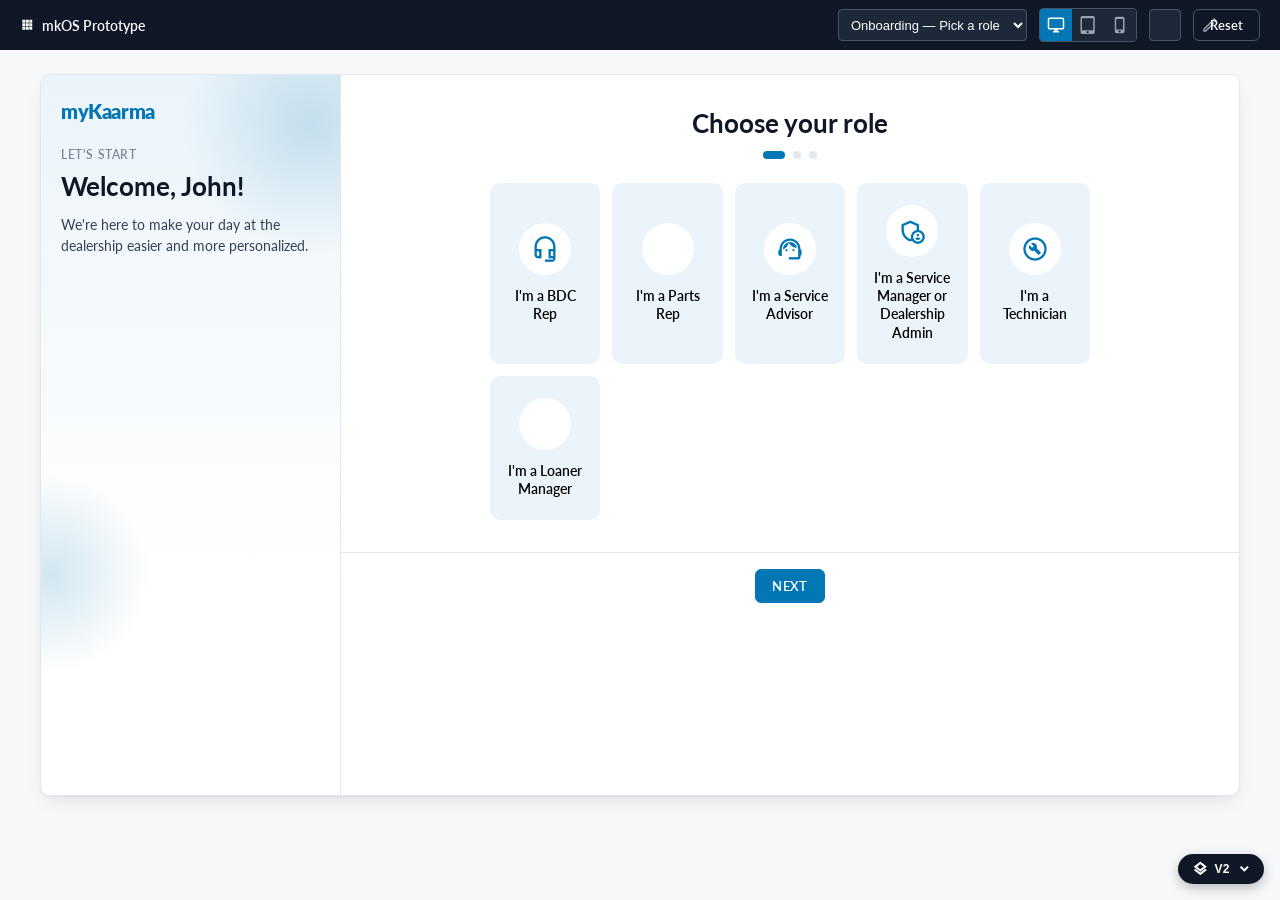
==== commit 6d47ad90: "rename V1 label to "Vertical Navigation" across version switcher and title Updates the page title an" ====
--- a/index.html
+++ b/index.html
@@ -452,7 +452,7 @@
     <button class="vsw-btn" id="vsw-btn"><span class="material-icons">layers</span>V2 <span class="material-icons">expand_more</span></button>
     <div class="vsw-menu">
       <a class="vsw-item" href="v0/index.html"><span class="vsw-label">V0 — Current Production</span><span class="vsw-desc">Today's live horizontal nav</span></a>
-      <a class="vsw-item" href="v1/index.html"><span class="vsw-label">V1 — Draft: Nav Rail Concept</span><span class="vsw-desc">Nav moved to a vertical rail, same header</span></a>
+      <a class="vsw-item" href="v1/index.html"><span class="vsw-label">Vertical Navigation — Draft</span><span class="vsw-desc">Nav moved to a vertical rail, same header</span></a>
       <a class="vsw-item current" href="index.html"><span class="vsw-label">V2 — Current Prototype</span><span class="vsw-desc">Full mkOS shell, in active development (this page)</span></a>
     </div>
   </div>
